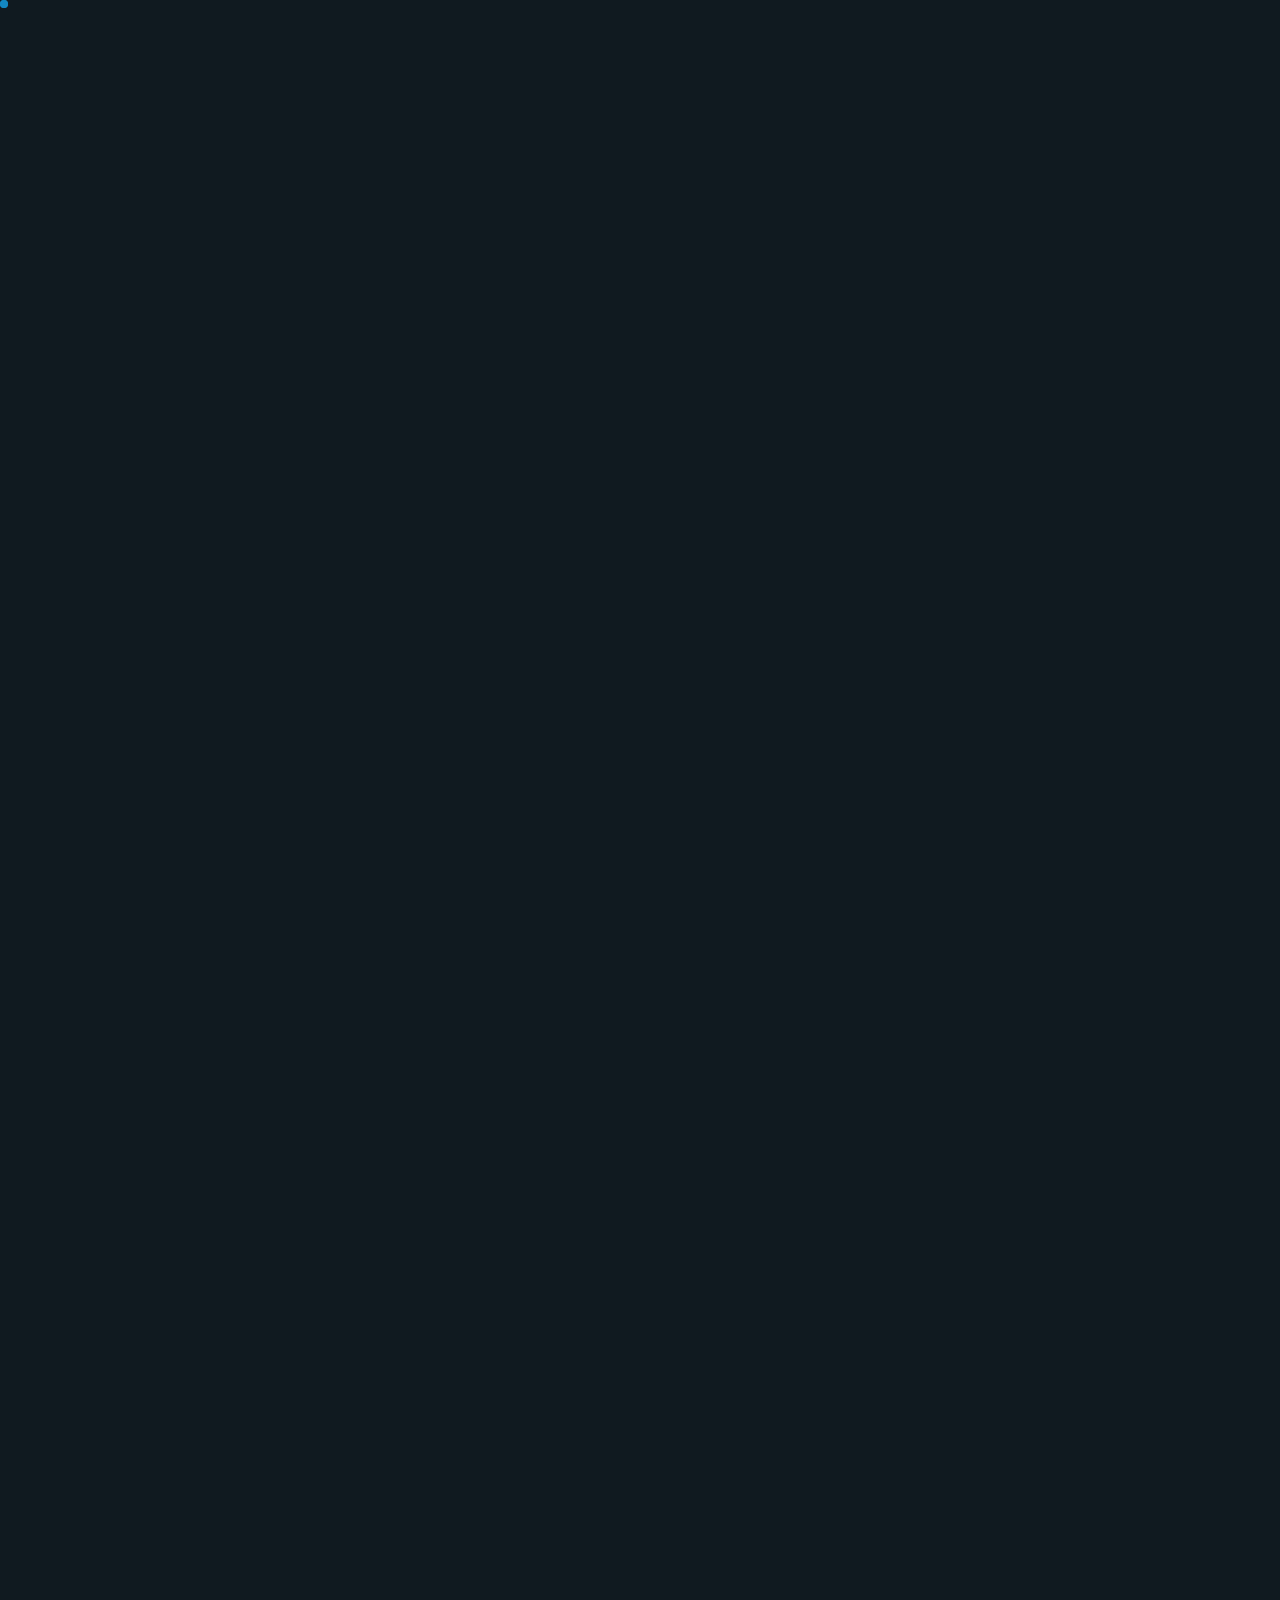
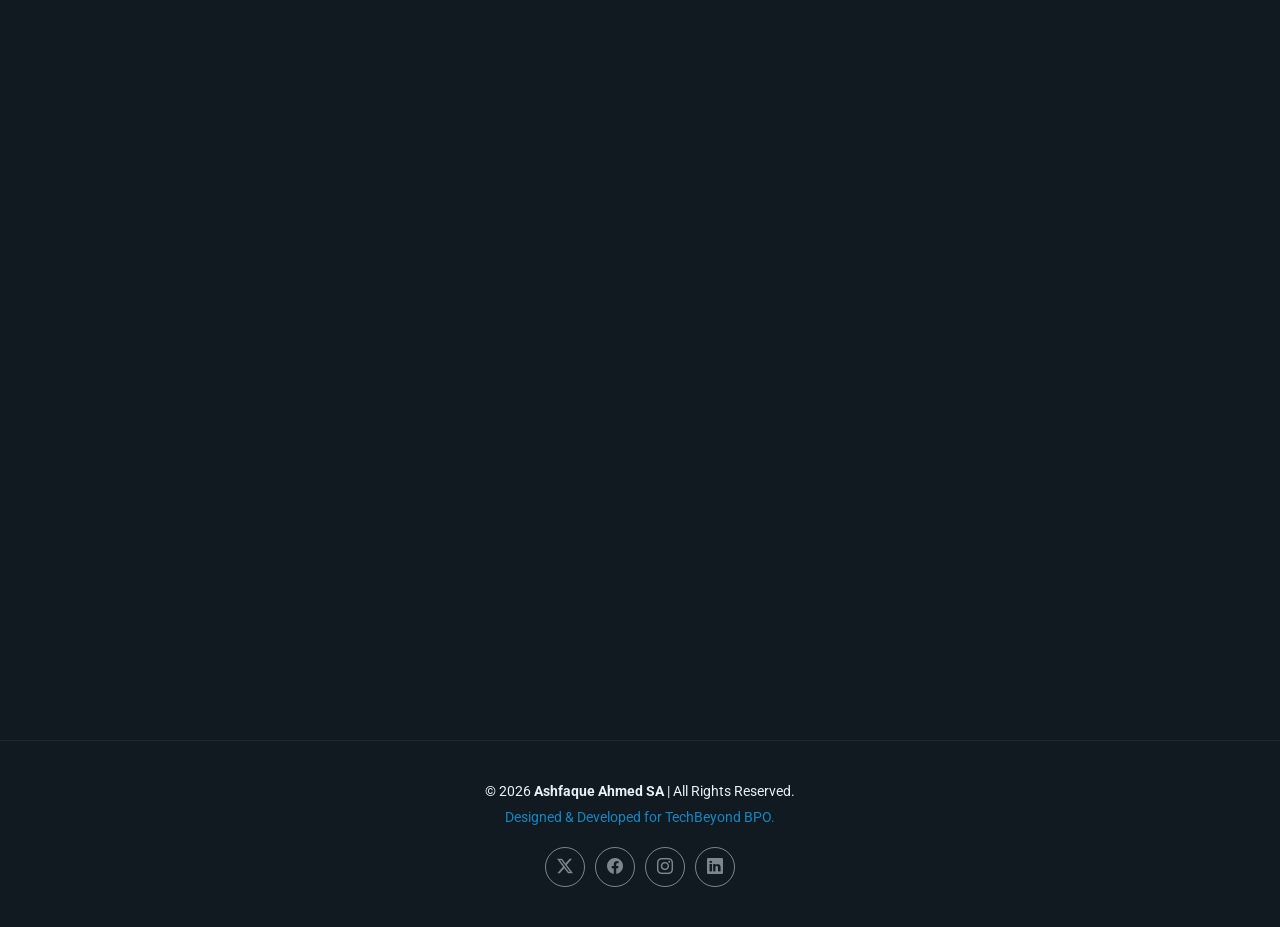
==== about.html @ d67b34b7 "first commit" ====
<!DOCTYPE html>
<html lang="en">

<head>
  <meta charset="utf-8">
  <meta content="width=device-width, initial-scale=1.0" name="viewport">
  <title>About - FolioOne Bootstrap Template</title>
  <meta name="description" content="">
  <meta name="keywords" content="">

  <!-- Favicons -->
  <link href="assets/img/favicon.png" rel="icon">
  <link href="assets/img/apple-touch-icon.png" rel="apple-touch-icon">

  <!-- Fonts -->
  <link href="https://fonts.googleapis.com" rel="preconnect">
  <link href="https://fonts.gstatic.com" rel="preconnect" crossorigin>
  <link href="https://fonts.googleapis.com/css2?family=Roboto:ital,wght@0,100;0,300;0,400;0,500;0,700;0,900;1,100;1,300;1,400;1,500;1,700;1,900&family=Poppins:ital,wght@0,100;0,200;0,300;0,400;0,500;0,600;0,700;0,800;0,900;1,100;1,200;1,300;1,400;1,500;1,600;1,700;1,800;1,900&family=Raleway:ital,wght@0,100;0,200;0,300;0,400;0,500;0,600;0,700;0,800;0,900;1,100;1,200;1,300;1,400;1,500;1,600;1,700;1,800;1,900&display=swap" rel="stylesheet">

  <!-- Vendor CSS Files -->
  <link href="assets/vendor/bootstrap/css/bootstrap.min.css" rel="stylesheet">
  <link href="assets/vendor/bootstrap-icons/bootstrap-icons.css" rel="stylesheet">
  <link href="assets/vendor/aos/aos.css" rel="stylesheet">
  <link href="assets/vendor/swiper/swiper-bundle.min.css" rel="stylesheet">
  <link href="assets/vendor/glightbox/css/glightbox.min.css" rel="stylesheet">

  <!-- Main CSS File -->
  <link href="assets/css/main.css" rel="stylesheet">

  <!-- =======================================================
  * Template Name: FolioOne
  * Template URL: https://bootstrapmade.com/folioone-bootstrap-portfolio-website-template/
  * Updated: Aug 23 2025 with Bootstrap v5.3.7
  * Author: BootstrapMade.com
  * License: https://bootstrapmade.com/license/
  ======================================================== -->
</head>

<body class="about-page">

  <header id="header" class="header d-flex align-items-center light-background sticky-top">
    <div class="container position-relative d-flex align-items-center justify-content-between">

      <!-- <a href="index.html" class="logo d-flex align-items-center me-auto me-xl-0">
      <img src="assets/img/logo.webp" alt="">
      <h1 class="sitename">FolioOne</h1> 
    </a> -->

      <nav id="navmenu" class="navmenu">
        <ul>
          <li><a href="index.html">Home</a></li>
          <li><a href="about.html" class="active">About</a></li>
          <li><a href="resume.html">Resume</a></li>
          <li><a href="services.html">Services</a></li>
          <li><a href="achievements.html">Achievements</a></li>
          <li><a href="contact.html">Contact</a></li>
        </ul>
        <i class="mobile-nav-toggle d-xl-none bi bi-list"></i>
      </nav>

      <div class="header-social-links">
        <a href="#" class="twitter"><i class="bi bi-twitter-x"></i></a>
        <a href="#" class="facebook"><i class="bi bi-facebook"></i></a>
        <a href="#" class="instagram"><i class="bi bi-instagram"></i></a>
        <a href="#" class="linkedin"><i class="bi bi-linkedin"></i></a>
      </div>

    </div>
  </header>

  <main class="main">

    <!-- About Section -->
    <section id="about" class="about section">

      <!-- Section Title -->
      <div class="container section-title" data-aos="fade-up">
        <h2>About TechBeyond BPO</h2>
        <p>Discover TechBeyond BPO — a people-focused business process outsourcing company committed to delivering reliable, efficient and customer-centric solutions.</p>
      </div><!-- End Section Title -->

      <div class="container" data-aos="fade-up" data-aos-delay="100">

        <!-- Intro + Photo -->
        <div class="row align-items-center justify-content-between gy-5 mb-5">
          <div class="col-lg-7" data-aos="fade-right" data-aos-delay="150">
            <div class="intro-content">
              <span class="eyebrow">Hello there MEET OUR FOUNDER</span>
              <h2 class="headline">Hi, I’m Ashfaque Ahmed SA — Founder & CEO of TechBeyond BPO</h2>
              <p class="lead">
                As the Founder & CEO of TechBeyond BPO, Ashfaque Ahmed SA is focused on building a trusted and customer-centric organization that delivers reliable, efficient, and scalable business process solutions. With a strong commitment to professionalism and service excellence, he leads the company with a clear vision for long-term growth.
              </p>
              <p>
                At TechBeyond BPO, his leadership is driven by a simple goal — to create meaningful value for clients through dedicated people, streamlined processes, and consistent service quality. He believes that strong client relationships, teamwork, and continuous improvement are the foundation of a successful BPO organization.
              </p>

              <div class="cta-group">
                <a href="#portfolio" class="btn-ghost">
                  Our Services <i class="bi bi-arrow-up-right"></i>
                </a>
                <a href="#" class="link-underline">
                  Contact US <i class="bi bi-download"></i>
                </a>
              </div>
            </div>
          </div>

          <div class="col-lg-5" data-aos="zoom-in" data-aos-delay="250">
            <figure class="profile-figure text-center text-lg-end">
              <img src="assets/img/profile/profile-square-11.webp" alt="Portrait of Alex" class="img-fluid profile-photo">
            </figure>
          </div>
        </div>
        <!-- End Intro + Photo -->

        <!-- Skills Grid -->
        <div class="mb-5">
          <div class="row g-4">
            <div class="col-6 col-md-4 col-lg-3" data-aos="fade-up" data-aos-delay="120">
              <div class="skill-item">
                <i class="bi bi-headset"></i>
                <h3>Customer Experience</h3>
                <p>Delivering professional and reliable customer support.</p>
              </div>
            </div>
            <div class="col-6 col-md-4 col-lg-3" data-aos="fade-up" data-aos-delay="180">
              <div class="skill-item">
                <i class="bi bi-gear"></i>
                <h3>Process Excellence</h3>
                <p>Focused on efficient and streamlined business processes.</p>
              </div>
            </div>
            <div class="col-6 col-md-4 col-lg-3" data-aos="fade-up" data-aos-delay="240">
              <div class="skill-item">
                <i class="bi bi-people"></i>
                <h3>Team Leadership</h3>
                <p>Building and leading a dedicated, performance-driven team..</p>
              </div>
            </div>
            <div class="col-6 col-md-4 col-lg-3" data-aos="fade-up" data-aos-delay="300">
              <div class="skill-item">
                <i class="bi bi-graph-up-arrow"></i>
                <h3>Business Growth</h3>
                <p>Creating scalable solutions that support long-term client growth.</p>
              </div>
            </div>
          </div>
        </div>
        <!-- End Skills Grid -->

        <!-- Journey Timeline -->
        <div class="mb-5">
          <div class="row g-4">
            <div class="col-md-6 col-lg-3" data-aos="fade-up" data-aos-delay="120">
              <article class="timeline-item">
                <h4>Professional Foundation</h4>
                <p>Started his professional journey, building a strong foundation in business, technology and customer-focused solutions.</p>
              </article>
            </div>
            <div class="col-md-6 col-lg-3" data-aos="fade-up" data-aos-delay="180">
              <article class="timeline-item">
                <h4>Industry Experience</h4>
                <p>Expanded his expertise through hands-on experience, developing strong skills in operations, strategy and client management.</p>
              </article>
            </div>
            <div class="col-md-6 col-lg-3" data-aos="fade-up" data-aos-delay="240">
              <article class="timeline-item">
                <h4> Leadership & Growth</h4>
                <p>Stepped into leadership, focusing on business development, team building and delivering meaningful customer experiences.</p>
              </article>
            </div>
            <div class="col-md-6 col-lg-3" data-aos="fade-up" data-aos-delay="300">
              <article class="timeline-item">
                <h4>Founder & CEO</h4>
                <p>Leading the company with a clear vision for innovation, sustainable growth and long-term customer success.</p>
              </article>
            </div>
          </div>
        </div>
        <!-- End Journey Timeline -->

        <!-- Quote -->
        <blockquote class="personal-quote text-center mb-5" data-aos="fade-down" data-aos-delay="200">
          <p>"Building businesses, empowering people, and creating meaningful experiences through vision, leadership, and innovation."</p>
        </blockquote>
        <!-- End Quote -->

        <!-- Fun Facts -->
        <div class="row g-3 justify-content-center">
          <div class="col-6 col-md-3 col-lg-2" data-aos="zoom-in" data-aos-delay="120">
            <div class="fact-pill">
              <i class="bi bi-person-badge"></i>
              <span>Leadership</span>
            </div>
          </div>
          <div class="col-6 col-md-3 col-lg-2" data-aos="zoom-in" data-aos-delay="160">
            <div class="fact-pill">
              <i class="bi bi-bar-chart-line"></i>
              <span>Business Strategy</span>
            </div>
          </div>
          <div class="col-6 col-md-3 col-lg-2" data-aos="zoom-in" data-aos-delay="200">
            <div class="fact-pill">
              <i class="bi bi-headset"></i>
              <span>Customer Experience</span>
            </div>
          </div>
          <div class="col-6 col-md-3 col-lg-2" data-aos="zoom-in" data-aos-delay="240">
            <div class="fact-pill">
              <i class="bi bi-lightbulb"></i>
              <span>Innovation</span>
            </div>
          </div>
        </div>
        <!-- End Fun Facts -->

      </div>

    </section><!-- /About Section -->

    <!-- Skills Section -->
    <section id="skills" class="skills section">

      <!-- Section Title -->
      <div class="container section-title" data-aos="fade-up">
        <h2>Core Expertise</h2>
        <p>Combining strategic vision, strong leadership, and customer-focused thinking to drive sustainable business growth.</p>
      </div><!-- End Section Title -->

      <div class="container" data-aos="fade-up" data-aos-delay="100">

        <div class="row g-4 skills-animation">

          <div class="col-md-6 col-lg-3" data-aos="fade-up" data-aos-delay="100">
            <div class="skill-box">
              <i class="bi bi-compass" style="font-size: 2rem; color: var(--accent-color); margin-bottom: 0.8rem; display: block;"></i>
              <h3>Business Strategy</h3>
              <p>Strategic planning and decision-making focused on sustainable growth and long-term business success.</p>
              <div class="progress">
                <div class="progress-bar" role="progressbar" aria-valuenow="100" aria-valuemin="0" aria-valuemax="100"></div>
              </div>
            </div>
          </div>

          <div class="col-md-6 col-lg-3" data-aos="fade-up" data-aos-delay="200">
            <div class="skill-box">
              <i class="bi bi-award" style="font-size: 2rem; color: var(--accent-color); margin-bottom: 0.8rem; display: block;"></i>
              <h3>Leadership</h3>
              <p>Building strong teams, leading with clarity, and turning vision into measurable results.</p>
              <div class="progress">
                <div class="progress-bar" role="progressbar" aria-valuenow="100" aria-valuemin="0" aria-valuemax="100"></div>
              </div>
            </div>
          </div>

          <div class="col-md-6 col-lg-3" data-aos="fade-up" data-aos-delay="300">
            <div class="skill-box">
              <i class="bi bi-chat-heart" style="font-size: 2rem; color: var(--accent-color); margin-bottom: 0.8rem; display: block;"></i>
              <h3>Customer Experience</h3>
              <p>Creating meaningful customer relationships through trust, quality, and consistent service.</p>
              <div class="progress">
                <div class="progress-bar" role="progressbar" aria-valuenow="100" aria-valuemin="0" aria-valuemax="100"></div>
              </div>
            </div>
          </div>

          <div class="col-md-6 col-lg-3" data-aos="fade-up" data-aos-delay="400">
            <div class="skill-box">
              <i class="bi bi-sliders" style="font-size: 2rem; color: var(--accent-color); margin-bottom: 0.8rem; display: block;"></i>
              <h3>Process Excellence</h3>
              <p>Improving operations and processes to increase efficiency, quality, and business performance.</p>
              <div class="progress">
                <div class="progress-bar" role="progressbar" aria-valuenow="100" aria-valuemin="0" aria-valuemax="100">
                </div>
              </div>
            </div>
          </div>

        </div>

      </div>

    </section><!-- /Skills Section -->

    <!-- Stats Section -->
    <!-- Stats Section (Hidden for now)
    <section id="stats" class="stats section dark-background">

      <div class="container" data-aos="fade-up" data-aos-delay="100">

        <div class="row align-items-center">
          <div class="col-lg-4" data-aos="fade-up" data-aos-delay="200">
            <div class="avatars d-flex align-items-center">
              <img src="assets/img/person/person-m-2.webp" alt="Avatar 1" class="rounded-circle" loading="lazy">
              <img src="assets/img/person/person-m-3.webp" alt="Avatar 2" class="rounded-circle" loading="lazy">
              <img src="assets/img/person/person-f-5.webp" alt="Avatar 3" class="rounded-circle" loading="lazy">
              <img src="assets/img/person/person-m-5.webp" alt="Avatar 4" class="rounded-circle" loading="lazy">
            </div>
          </div>

          <div class="col-lg-8">
            <div class="row counters">
              <div class="col-md-4" data-aos="fade-up" data-aos-delay="300">
                <h2><span data-purecounter-start="0" data-purecounter-end="15" data-purecounter-duration="1" class="purecounter"></span>+</h2>
                <p>Years of Experience</p>
              </div>

              <div class="col-md-4" data-aos="fade-up" data-aos-delay="400">
                <h2><span data-purecounter-start="0" data-purecounter-end="25" data-purecounter-duration="1" class="purecounter"></span>+</h2>
                <p>Projects Deliverd</p>
              </div>

              <div class="col-md-4" data-aos="fade-up" data-aos-delay="500">
                <h2><span data-purecounter-start="0" data-purecounter-end="10" data-purecounter-duration="1" class="purecounter"></span>+</h2>
                <p>Buisness Partnerships</p>
              </div>
            </div>
          </div>
        </div>
      </div>

    </section>
    -->

    <!-- Testimonials Section (Hidden for now)
    <section id="testimonials" class="testimonials section">

      <div class="container section-title" data-aos="fade-up">
        <h2>Client Testimonials</h2>
        <p>What clients and business partners say about working with us.</p>
      </div>

      <div class="container" data-aos="fade-up" data-aos-delay="100">

        <div class="swiper init-swiper">
          <script type="application/json" class="swiper-config">
            {
              "loop": true,
              "speed": 600,
              "autoplay": {
                "delay": 5000
              },
              "slidesPerView": "auto",
              "pagination": {
                "el": ".swiper-pagination",
                "type": "bullets",
                "clickable": true
              }
            }
          </script>
          <div class="swiper-wrapper">

            <div class="swiper-slide">
              <div class="testimonial-item">
                <div class="row gy-4 justify-content-center">
                  <div class="col-lg-6">
                    <div class="testimonial-content">
                      <p>
                        <i class="bi bi-quote quote-icon-left"></i>
                        <span>Proin iaculis purus consequat sem cure digni ssim donec porttitora entum suscipit rhoncus. Accusantium quam, ultricies eget id, aliquam eget nibh et. Maecen aliquam, risus at semper.</span>
                        <i class="bi bi-quote quote-icon-right"></i>
                      </p>
                      <h3>Saul Goodman</h3>
                      <h4>Ceo &amp; Founder</h4>
                      <div class="stars">
                        <i class="bi bi-star-fill"></i><i class="bi bi-star-fill"></i><i class="bi bi-star-fill"></i><i class="bi bi-star-fill"></i><i class="bi bi-star-fill"></i>
                      </div>
                    </div>
                  </div>
                  <div class="col-lg-2 text-center">
                    <img src="assets/img/person/person-m-9.webp" class="img-fluid testimonial-img" alt="">
                  </div>
                </div>
              </div>
            </div>

            <div class="swiper-slide">
              <div class="testimonial-item">
                <div class="row gy-4 justify-content-center">
                  <div class="col-lg-6">
                    <div class="testimonial-content">
                      <p>
                        <i class="bi bi-quote quote-icon-left"></i>
                        <span>Export tempor illum tamen malis malis eram quae irure esse labore quem cillum quid cillum eram malis quorum velit fore eram velit sunt aliqua noster fugiat irure amet legam anim culpa.</span>
                        <i class="bi bi-quote quote-icon-right"></i>
                      </p>
                      <h3>Sara Wilsson</h3>
                      <h4>Designer</h4>
                      <div class="stars">
                        <i class="bi bi-star-fill"></i><i class="bi bi-star-fill"></i><i class="bi bi-star-fill"></i><i class="bi bi-star-fill"></i><i class="bi bi-star-fill"></i>
                      </div>
                    </div>
                  </div>
                  <div class="col-lg-2 text-center">
                    <img src="assets/img/person/person-f-5.webp" class="img-fluid testimonial-img" alt="">
                  </div>
                </div>
              </div>
            </div>

            <div class="swiper-slide">
              <div class="testimonial-item">
                <div class="row gy-4 justify-content-center">
                  <div class="col-lg-6">
                    <div class="testimonial-content">
                      <p>
                        <i class="bi bi-quote quote-icon-left"></i>
                        <span>Enim nisi quem export duis labore cillum quae magna enim sint quorum nulla quem veniam duis minim tempor labore quem eram duis noster aute amet eram fore quis sint minim.</span>
                        <i class="bi bi-quote quote-icon-right"></i>
                      </p>
                      <h3>Jena Karlis</h3>
                      <h4>Store Owner</h4>
                      <div class="stars">
                        <i class="bi bi-star-fill"></i><i class="bi bi-star-fill"></i><i class="bi bi-star-fill"></i><i class="bi bi-star-fill"></i><i class="bi bi-star-fill"></i>
                      </div>
                    </div>
                  </div>
                  <div class="col-lg-2 text-center">
                    <img src="assets/img/person/person-f-12.webp" class="img-fluid testimonial-img" alt="">
                  </div>
                </div>
              </div>
            </div>

            <div class="swiper-slide">
              <div class="testimonial-item">
                <div class="row gy-4 justify-content-center">
                  <div class="col-lg-6">
                    <div class="testimonial-content">
                      <p>
                        <i class="bi bi-quote quote-icon-left"></i>
                        <span>Fugiat enim eram quae cillum dolore dolor amet nulla culpa multos export minim fugiat minim velit minim dolor enim duis veniam ipsum anim magna sunt elit fore quem dolore labore illum veniam.</span>
                        <i class="bi bi-quote quote-icon-right"></i>
                      </p>
                      <h3>John Larson</h3>
                      <h4>Entrepreneur</h4>
                      <div class="stars">
                        <i class="bi bi-star-fill"></i><i class="bi bi-star-fill"></i><i class="bi bi-star-fill"></i><i class="bi bi-star-fill"></i><i class="bi bi-star-fill"></i>
                      </div>
                    </div>
                  </div>
                  <div class="col-lg-2 text-center">
                    <img src="assets/img/person/person-m-12.webp" class="img-fluid testimonial-img" alt="">
                  </div>
                </div>
              </div>
            </div>

          </div>
          <div class="swiper-pagination"></div>
        </div>

      </div>

    </section>
    -->

  </main>

  <footer id="footer" class="footer">
    <div class="container">
      <div class="copyright text-center">
        <p>© 2026 <strong>Ashfaque Ahmed SA</strong> | All Rights Reserved.</p>
        <p class="credits" style="margin-top: 5px; font-size: 0.85rem; color: var(--nav-hover-color, #a2a2a2);">Designed & Developed for TechBeyond BPO.</p>
      </div>
      <div class="social-links d-flex justify-content-center">
        <a href=""><i class="bi bi-twitter-x"></i></a>
        <a href=""><i class="bi bi-facebook"></i></a>
        <a href=""><i class="bi bi-instagram"></i></a>
        <a href=""><i class="bi bi-linkedin"></i></a>
      </div>
    </div>
  </footer>

  <!-- Scroll Top -->
  <a href="#" id="scroll-top" class="scroll-top d-flex align-items-center justify-content-center"><i class="bi bi-arrow-up-short"></i></a>

  <!-- Preloader -->
  <div id="preloader"></div>

  <!-- Vendor JS Files -->
  <script src="assets/vendor/bootstrap/js/bootstrap.bundle.min.js"></script>
  <script src="assets/vendor/php-email-form/validate.js"></script>
  <script src="assets/vendor/aos/aos.js"></script>
  <script src="assets/vendor/typed.js/typed.umd.js"></script>
  <script src="assets/vendor/waypoints/noframework.waypoints.js"></script>
  <script src="assets/vendor/purecounter/purecounter_vanilla.js"></script>
  <script src="assets/vendor/swiper/swiper-bundle.min.js"></script>
  <script src="assets/vendor/imagesloaded/imagesloaded.pkgd.min.js"></script>
  <script src="assets/vendor/isotope-layout/isotope.pkgd.min.js"></script>
  <script src="assets/vendor/glightbox/js/glightbox.min.js"></script>

  <!-- Main JS File -->
  <script src="assets/js/main.js"></script>

</body>

</html>
---- assets/css/main.css ----
/**
* Template Name: FolioOne
* Template URL: https://bootstrapmade.com/folioone-bootstrap-portfolio-website-template/
* Updated: Aug 23 2025 with Bootstrap v5.3.7
* Author: BootstrapMade.com
* License: https://bootstrapmade.com/license/
*/

/*--------------------------------------------------------------
# Font & Color Variables
# Help: https://bootstrapmade.com/color-system/
--------------------------------------------------------------*/
/* Fonts */
:root {
  --default-font: "Roboto",  system-ui, -apple-system, "Segoe UI", Roboto, "Helvetica Neue", Arial, "Noto Sans", "Liberation Sans", sans-serif, "Apple Color Emoji", "Segoe UI Emoji", "Segoe UI Symbol", "Noto Color Emoji";
  --heading-font: "Raleway",  sans-serif;
  --nav-font: "Poppins",  sans-serif;
}

/* Global Colors - The following color variables are used throughout the website. Updating them here will change the color scheme of the entire website */
:root { 
  --background-color: #101a20; /* Background color for the entire website, including individual sections */
  --default-color: #e7f2f7; /* Default color used for the majority of the text content across the entire website */
  --heading-color: #ffffff; /* Color for headings, subheadings and title throughout the website */
  --accent-color: #1387c1; /* Accent color that represents your brand on the website. It's used for buttons, links, and other elements that need to stand out */
  --surface-color: #141f26; /* The surface color is used as a background of boxed elements within sections, such as cards, icon boxes, or other elements that require a visual separation from the global background. */
  --contrast-color: #ffffff; /* Contrast color for text, ensuring readability against backgrounds of accent, heading, or default colors. */
}

/* Nav Menu Colors - The following color variables are used specifically for the navigation menu. They are separate from the global colors to allow for more customization options */
:root {
  --nav-color: #ffffff;  /* The default color of the main navmenu links */
  --nav-hover-color: #1387c1; /* Applied to main navmenu links when they are hovered over or active */
  --nav-mobile-background-color: #213642; /* Used as the background color for mobile navigation menu */
  --nav-dropdown-background-color: #051117; /* Used as the background color for dropdown items that appear when hovering over primary navigation items */
  --nav-dropdown-color: #e7f2f7; /* Used for navigation links of the dropdown items in the navigation menu. */
  --nav-dropdown-hover-color: #1387c1; /* Similar to --nav-hover-color, this color is applied to dropdown navigation links when they are hovered over. */
}

/* Color Presets - These classes override global colors when applied to any section or element, providing reuse of the sam color scheme. */

.light-background {
  --background-color: #142027;
  --surface-color: #325264;
}

.dark-background {
  --background-color: #0b1419;
  --default-color: #ffffff;
  --heading-color: #ffffff;
  --surface-color: #252525;
  --contrast-color: #ffffff;
}

/* Smooth scroll */
:root {
  scroll-behavior: smooth;
}

/*--------------------------------------------------------------
# General Styling & Shared Classes
--------------------------------------------------------------*/
body {
  color: var(--default-color);
  background-color: var(--background-color);
  font-family: var(--default-font);
}

a {
  color: var(--accent-color);
  text-decoration: none;
  transition: 0.3s;
}

a:hover {
  color: color-mix(in srgb, var(--accent-color), transparent 25%);
  text-decoration: none;
}

h1,
h2,
h3,
h4,
h5,
h6 {
  color: var(--heading-color);
  font-family: var(--heading-font);
}

/* PHP Email Form Messages
------------------------------*/
.php-email-form .error-message {
  display: none;
  background: #df1529;
  color: #ffffff;
  text-align: left;
  padding: 15px;
  margin-bottom: 24px;
  font-weight: 600;
}

.php-email-form .sent-message {
  display: none;
  color: #ffffff;
  background: #059652;
  text-align: center;
  padding: 15px;
  margin-bottom: 24px;
  font-weight: 600;
}

.php-email-form .loading {
  display: none;
  background: var(--surface-color);
  text-align: center;
  padding: 15px;
  margin-bottom: 24px;
}

.php-email-form .loading:before {
  content: "";
  display: inline-block;
  border-radius: 50%;
  width: 24px;
  height: 24px;
  margin: 0 10px -6px 0;
  border: 3px solid var(--accent-color);
  border-top-color: var(--surface-color);
  animation: php-email-form-loading 1s linear infinite;
}

@keyframes php-email-form-loading {
  0% {
    transform: rotate(0deg);
  }

  100% {
    transform: rotate(360deg);
  }
}

/*--------------------------------------------------------------
# Global Header
--------------------------------------------------------------*/
.header {
  --background-color: rgba(255, 255, 255, 0);
  color: var(--default-color);
  background-color: var(--background-color);
  padding: 15px 0;
  transition: all 0.5s;
  z-index: 997;
  border-bottom: 1px solid color-mix(in srgb, var(--default-color), transparent 92%);
}

.header .logo {
  line-height: 1;
}

.header .logo img {
  max-height: 36px;
  margin-right: 8px;
}

.header .logo h1 {
  font-size: 32px;
  margin: 0;
  font-weight: 400;
  color: var(--heading-color);
}

.header .header-social-links {
  padding-right: 15px;
}

.header .header-social-links a {
  color: color-mix(in srgb, var(--default-color), transparent 40%);
  padding-left: 6px;
  display: inline-block;
  transition: 0.3s;
  font-size: 16px;
}

.header .header-social-links a:hover {
  color: var(--default-color);
}

.header .header-social-links a i {
  line-height: 0px;
}

@media (max-width: 1200px) {
  .header .logo {
    order: 1;
  }

  .header .header-social-links {
    order: 2;
  }

  .header .navmenu {
    order: 3;
  }
}

/* Global Header on Scroll
------------------------------*/
.scrolled .header {
  --background-color: rgba(16, 26, 32, 0.9);
}

/*--------------------------------------------------------------
# Navigation Menu
--------------------------------------------------------------*/
/* Desktop Navigation */
@media (min-width: 1200px) {
  .navmenu {
    padding: 0;
  }

  .navmenu ul {
    margin: 0;
    padding: 0;
    display: flex;
    list-style: none;
    align-items: center;
  }

  .navmenu li {
    position: relative;
  }

  .navmenu>ul>li {
    white-space: nowrap;
    padding: 15px 28px 15px 0;
  }

  .navmenu>ul>li:last-child {
    padding-right: 0;
  }

  .navmenu a,
  .navmenu a:focus {
    color: var(--nav-color);
    font-size: 15px;
    padding: 0 2px;
    font-family: var(--nav-font);
    font-weight: 400;
    display: flex;
    align-items: center;
    justify-content: space-between;
    white-space: nowrap;
    transition: 0.3s;
    position: relative;
  }

  .navmenu a i,
  .navmenu a:focus i {
    font-size: 12px;
    line-height: 0;
    margin-left: 5px;
    transition: 0.3s;
  }

  .navmenu>ul>li>a:before {
    content: "";
    position: absolute;
    height: 2px;
    bottom: -6px;
    left: 0;
    background-color: var(--nav-hover-color);
    visibility: hidden;
    width: 0px;
    transition: all 0.3s ease-in-out 0s;
  }

  .navmenu a:hover:before,
  .navmenu li:hover>a:before,
  .navmenu .active:before {
    visibility: visible;
    width: 25px;
  }

  .navmenu li:hover>a,
  .navmenu .active,
  .navmenu .active:focus {
    color: var(--nav-hover-color);
  }

  .navmenu .dropdown ul {
    margin: 0;
    padding: 10px 0;
    background: var(--nav-dropdown-background-color);
    display: block;
    position: absolute;
    visibility: hidden;
    left: -5px;
    top: 130%;
    opacity: 0;
    transition: 0.3s;
    border-radius: 4px;
    z-index: 99;
    box-shadow: 0px 0px 30px rgba(0, 0, 0, 0.1);
  }

  .navmenu .dropdown ul li {
    min-width: 200px;
  }

  .navmenu .dropdown ul a {
    padding: 10px 20px;
    font-size: 15px;
    text-transform: none;
    color: var(--nav-dropdown-color);
  }

  .navmenu .dropdown ul a i {
    font-size: 12px;
  }

  .navmenu .dropdown ul a:hover,
  .navmenu .dropdown ul .active:hover,
  .navmenu .dropdown ul li:hover>a {
    color: var(--nav-dropdown-hover-color);
  }

  .navmenu .dropdown:hover>ul {
    opacity: 1;
    top: 100%;
    visibility: visible;
  }

  .navmenu .dropdown .dropdown ul {
    top: 0;
    left: -90%;
    visibility: hidden;
  }

  .navmenu .dropdown .dropdown:hover>ul {
    opacity: 1;
    top: 0;
    left: -100%;
    visibility: visible;
  }
}

/* Mobile Navigation */
@media (max-width: 1199px) {
  .mobile-nav-toggle {
    color: var(--nav-color);
    font-size: 28px;
    line-height: 0;
    margin-right: 10px;
    cursor: pointer;
    transition: color 0.3s;
  }

  .navmenu {
    padding: 0;
    z-index: 9997;
  }

  .navmenu ul {
    display: none;
    list-style: none;
    position: absolute;
    inset: 60px 20px 20px 20px;
    padding: 10px 0;
    margin: 0;
    border-radius: 6px;
    background-color: var(--nav-mobile-background-color);
    border: 1px solid color-mix(in srgb, var(--default-color), transparent 90%);
    box-shadow: none;
    overflow-y: auto;
    transition: 0.3s;
    z-index: 9998;
  }

  .navmenu a,
  .navmenu a:focus {
    color: var(--nav-dropdown-color);
    padding: 10px 20px;
    font-family: var(--nav-font);
    font-size: 17px;
    font-weight: 500;
    display: flex;
    align-items: center;
    justify-content: space-between;
    white-space: nowrap;
    transition: 0.3s;
  }

  .navmenu a i,
  .navmenu a:focus i {
    font-size: 12px;
    line-height: 0;
    margin-left: 5px;
    width: 30px;
    height: 30px;
    display: flex;
    align-items: center;
    justify-content: center;
    border-radius: 50%;
    transition: 0.3s;
    background-color: color-mix(in srgb, var(--accent-color), transparent 90%);
  }

  .navmenu a i:hover,
  .navmenu a:focus i:hover {
    background-color: var(--accent-color);
    color: var(--contrast-color);
  }

  .navmenu a:hover,
  .navmenu .active,
  .navmenu .active:focus {
    color: var(--nav-dropdown-hover-color);
  }

  .navmenu .active i,
  .navmenu .active:focus i {
    background-color: var(--accent-color);
    color: var(--contrast-color);
    transform: rotate(180deg);
  }

  .navmenu .dropdown ul {
    position: static;
    display: none;
    z-index: 99;
    padding: 10px 0;
    margin: 10px 20px;
    background-color: var(--nav-dropdown-background-color);
    transition: all 0.5s ease-in-out;
  }

  .navmenu .dropdown ul ul {
    background-color: rgba(33, 37, 41, 0.1);
  }

  .navmenu .dropdown>.dropdown-active {
    display: block;
    background-color: rgba(33, 37, 41, 0.03);
  }

  .mobile-nav-active {
    overflow: hidden;
  }

  .mobile-nav-active .mobile-nav-toggle {
    color: #fff;
    position: absolute;
    font-size: 32px;
    top: 15px;
    right: 15px;
    margin-right: 0;
    z-index: 9999;
  }

  .mobile-nav-active .navmenu {
    position: fixed;
    overflow: hidden;
    inset: 0;
    background: rgba(33, 37, 41, 0.8);
    transition: 0.3s;
  }

  .mobile-nav-active .navmenu>ul {
    display: block;
  }
}

/*--------------------------------------------------------------
# Global Footer
--------------------------------------------------------------*/
.footer {
  color: var(--default-color);
  background-color: var(--background-color);
  font-size: 14px;
  padding: 40px 0;
  position: relative;
  border-top: 1px solid color-mix(in srgb, var(--default-color), transparent 92%);
}

.footer .copyright p {
  margin-bottom: 0;
}

.footer .social-links {
  margin-top: 20px;
}

.footer .social-links a {
  display: flex;
  align-items: center;
  justify-content: center;
  width: 40px;
  height: 40px;
  border-radius: 50%;
  border: 1px solid color-mix(in srgb, var(--default-color), transparent 50%);
  font-size: 16px;
  color: color-mix(in srgb, var(--default-color), transparent 50%);
  margin: 0 5px;
  transition: 0.3s;
}

.footer .social-links a:hover {
  color: var(--accent-color);
  border-color: var(--accent-color);
}

.footer .credits {
  margin-top: 10px;
  font-size: 13px;
  text-align: center;
}

/*--------------------------------------------------------------
# Preloader
--------------------------------------------------------------*/
#preloader {
  position: fixed;
  inset: 0;
  z-index: 9999;
  overflow: hidden;
  background-color: var(--background-color);
  transition: all 0.6s ease-out;
  width: 100%;
  height: 100vh;
}

#preloader:before,
#preloader:after {
  content: "";
  position: absolute;
  border: 4px solid var(--accent-color);
  border-radius: 50%;
  animation: animate-preloader 2s cubic-bezier(0, 0.2, 0.8, 1) infinite;
}

#preloader:after {
  animation-delay: -0.5s;
}

@keyframes animate-preloader {
  0% {
    width: 10px;
    height: 10px;
    top: calc(50% - 5px);
    left: calc(50% - 5px);
    opacity: 1;
  }

  100% {
    width: 72px;
    height: 72px;
    top: calc(50% - 36px);
    left: calc(50% - 36px);
    opacity: 0;
  }
}

/*--------------------------------------------------------------
# Scroll Top Button
--------------------------------------------------------------*/
.scroll-top {
  position: fixed;
  visibility: hidden;
  opacity: 0;
  right: 15px;
  bottom: -15px;
  z-index: 99999;
  background-color: var(--accent-color);
  width: 44px;
  height: 44px;
  border-radius: 50px;
  transition: all 0.4s;
}

.scroll-top i {
  font-size: 24px;
  color: var(--contrast-color);
  line-height: 0;
}

.scroll-top:hover {
  background-color: color-mix(in srgb, var(--accent-color), transparent 20%);
  color: var(--contrast-color);
}

.scroll-top.active {
  visibility: visible;
  opacity: 1;
  bottom: 15px;
}

/*--------------------------------------------------------------
# Disable aos animation delay on mobile devices
--------------------------------------------------------------*/
@media screen and (max-width: 768px) {
  [data-aos-delay] {
    transition-delay: 0 !important;
  }
}

/*--------------------------------------------------------------
# Global Page Titles & Breadcrumbs
--------------------------------------------------------------*/
.page-title {
  color: var(--default-color);
  background-color: var(--background-color);
  position: relative;
}

.page-title .heading {
  padding: 80px 0;
  border-top: 1px solid color-mix(in srgb, var(--default-color), transparent 90%);
}

.page-title .heading h1 {
  font-size: 38px;
  font-weight: 700;
}

.page-title nav {
  background-color: color-mix(in srgb, var(--default-color), transparent 96%);
  padding: 20px 0;
}

.page-title nav ol {
  display: flex;
  flex-wrap: wrap;
  list-style: none;
  padding: 0;
  margin: 0;
  font-size: 16px;
  font-weight: 400;
}

.page-title nav ol li+li {
  padding-left: 10px;
}

.page-title nav ol li+li::before {
  content: "/";
  display: inline-block;
  padding-right: 10px;
  color: color-mix(in srgb, var(--default-color), transparent 70%);
}

/*--------------------------------------------------------------
# Global Sections
--------------------------------------------------------------*/
section,
.section {
  color: var(--default-color);
  background-color: var(--background-color);
  padding: 60px 0;
  scroll-margin-top: 100px;
  overflow: clip;
}

@media (max-width: 1199px) {

  section,
  .section {
    scroll-margin-top: 66px;
  }
}

/*--------------------------------------------------------------
# Global Section Titles
--------------------------------------------------------------*/
.section-title {
  text-align: center;
  padding-bottom: 60px;
  position: relative;
}

.section-title h2 {
  font-size: 3.5rem;
  font-weight: 400;
  line-height: 1.2;
  color: var(--heading-color);
  margin-bottom: 1.5rem;
  letter-spacing: -1px;
}

@media (max-width: 768px) {
  .section-title h2 {
    font-size: 2.5rem;
  }
}

.section-title p {
  font-size: 1.125rem;
  line-height: 1.8;
  color: color-mix(in srgb, var(--default-color), transparent 25%);
  max-width: 900px;
  margin: 0 auto;
  text-wrap: balance;
}

/*--------------------------------------------------------------
# Hero Section
--------------------------------------------------------------*/
.hero {
  padding: 80px 0;
  min-height: 100vh;
  display: flex;
  align-items: center;
}

.hero .hero-content h1 {
  font-size: 3.5rem;
  font-weight: 700;
  margin-bottom: 1rem;
  line-height: 1.2;
}

.hero .hero-content h1 .highlight {
  color: var(--accent-color);
  position: relative;
}

.hero .hero-content h1 .highlight::after {
  content: "";
  position: absolute;
  bottom: 0;
  left: 0;
  width: 100%;
  height: 3px;
  background: linear-gradient(90deg, var(--accent-color), color-mix(in srgb, var(--accent-color), transparent 50%));
  border-radius: 2px;
}

@media (max-width: 768px) {
  .hero .hero-content h1 {
    font-size: 2.5rem;
  }
}

.hero .hero-content h2 {
  font-size: 1.5rem;
  font-weight: 400;
  margin-bottom: 2rem;
  color: color-mix(in srgb, var(--default-color), transparent 20%);
}

.hero .hero-content h2 .typed {
  color: var(--accent-color);
  font-weight: 600;
}

@media (max-width: 768px) {
  .hero .hero-content h2 {
    font-size: 1.25rem;
  }
}

.hero .hero-content p {
  font-size: 1.1rem;
  line-height: 1.6;
  margin-bottom: 2.5rem;
  color: color-mix(in srgb, var(--default-color), transparent 30%);
}

.hero .hero-actions {
  display: flex;
  gap: 1rem;
  margin-bottom: 3rem;
}

.hero .hero-actions .btn {
  padding: 12px 30px;
  border-radius: 50px;
  font-weight: 600;
  text-decoration: none;
  transition: all 0.3s ease;
  border: 2px solid;
}

.hero .hero-actions .btn.btn-primary {
  background: var(--accent-color);
  color: var(--contrast-color);
  border-color: var(--accent-color);
}

.hero .hero-actions .btn.btn-primary:hover {
  background: color-mix(in srgb, var(--accent-color), black 15%);
  border-color: color-mix(in srgb, var(--accent-color), black 15%);
  transform: translateY(-2px);
}

.hero .hero-actions .btn.btn-outline {
  background: transparent;
  color: var(--accent-color);
  border-color: var(--accent-color);
}

.hero .hero-actions .btn.btn-outline:hover {
  transform: translateY(-2px);
}

@media (max-width: 576px) {
  .hero .hero-actions {
    flex-direction: column;
  }

  .hero .hero-actions .btn {
    text-align: center;
  }
}

.hero .social-links {
  display: flex;
  gap: 1rem;
}

.hero .social-links a {
  width: 45px;
  height: 45px;
  background: var(--surface-color);
  border-radius: 50%;
  display: flex;
  align-items: center;
  justify-content: center;
  color: var(--default-color);
  font-size: 1.2rem;
  transition: all 0.3s ease;
}

.hero .social-links a:hover {
  background: var(--accent-color);
  color: var(--contrast-color);
  transform: translateY(-3px);
  box-shadow: 0 8px 25px color-mix(in srgb, var(--accent-color), transparent 70%);
}

.hero .hero-image {
  position: relative;
}

.hero .hero-image .image-wrapper {
  position: relative;
  max-width: 450px;
  margin: 0 auto;
}

.hero .hero-image .image-wrapper img {
  border-radius: 20px;
  box-shadow: 0 5px 15px color-mix(in srgb, var(--default-color), transparent 95%);
  transition: transform 0.3s ease;
}

.hero .hero-image .image-wrapper img:hover {
  transform: scale(1.02);
}

.hero .hero-image .floating-elements {
  position: absolute;
  top: 0;
  left: 0;
  right: 0;
  bottom: 0;
  pointer-events: none;
}

.hero .hero-image .floating-elements .floating-card {
  position: absolute;
  background: var(--surface-color);
  padding: 15px 20px;
  border-radius: 15px;
  box-shadow: 0 10px 30px color-mix(in srgb, var(--default-color), transparent 90%);
  display: flex;
  align-items: center;
  gap: 10px;
  font-weight: 600;
  animation: float 3s ease-in-out infinite;
}

.hero .hero-image .floating-elements .floating-card i {
  font-size: 1.5rem;
  color: var(--accent-color);
}

.hero .hero-image .floating-elements .floating-card.design {
  top: 10%;
  right: -10%;
  animation-delay: 0s;
}

.hero .hero-image .floating-elements .floating-card.code {
  bottom: 30%;
  left: -15%;
  animation-delay: 1s;
}

.hero .hero-image .floating-elements .floating-card.creativity {
  top: 60%;
  right: -5%;
  animation-delay: 2s;
}

@media (max-width: 992px) {
  .hero .hero-image .floating-elements .floating-card {
    display: none;
  }
}

@keyframes float {

  0%,
  100% {
    transform: translateY(0px);
  }

  50% {
    transform: translateY(-10px);
  }
}

@media (max-width: 992px) {
  .hero .hero-content {
    text-align: center;
    margin-bottom: 3rem;
  }
}

/*--------------------------------------------------------------
# About Section
--------------------------------------------------------------*/
.about .intro-content .eyebrow {
  display: inline-block;
  letter-spacing: 0.12em;
  text-transform: uppercase;
  font-size: 12px;
  color: color-mix(in srgb, var(--default-color), transparent 40%);
  margin-bottom: 16px;
}

.about .intro-content .headline {
  font-family: var(--heading-font);
  font-weight: 300;
  line-height: 1.2;
  font-size: clamp(28px, 4vw, 44px);
  margin: 0 0 24px 0;
}

.about .intro-content .lead {
  font-size: 18px;
  line-height: 1.8;
  color: color-mix(in srgb, var(--default-color), transparent 10%);
  margin-bottom: 24px;
}

.about .intro-content p {
  line-height: 1.8;
  margin-bottom: 24px;
  color: color-mix(in srgb, var(--default-color), transparent 5%);
}

.about .intro-content .cta-group {
  display: flex;
  gap: 24px;
  align-items: center;
  margin-top: 24px;
}

.about .intro-content .cta-group .btn-ghost {
  display: inline-flex;
  align-items: center;
  gap: 8px;
  padding: 12px 18px;
  border-radius: 6px;
  color: var(--accent-color);
  background: color-mix(in srgb, var(--accent-color), transparent 92%);
  border: 1px solid color-mix(in srgb, var(--accent-color), transparent 70%);
  transition: 0.3s ease-in-out;
}

.about .intro-content .cta-group .btn-ghost:hover,
.about .intro-content .cta-group .btn-ghost:focus {
  color: var(--contrast-color);
  background: var(--accent-color);
  border-color: var(--accent-color);
  outline: none;
  box-shadow: 0 0 0 3px color-mix(in srgb, var(--accent-color), transparent 70%);
}

.about .intro-content .cta-group .link-underline {
  display: inline-flex;
  align-items: center;
  gap: 8px;
  position: relative;
  color: var(--accent-color);
  padding-bottom: 4px;
  transition: 0.3s ease-in-out;
}

.about .intro-content .cta-group .link-underline::after {
  content: "";
  position: absolute;
  left: 0;
  right: 0;
  bottom: 0;
  height: 1px;
  background: color-mix(in srgb, var(--accent-color), transparent 40%);
  transform: scaleX(0.4);
  transform-origin: left;
  transition: 0.3s ease-in-out;
}

.about .intro-content .cta-group .link-underline:hover,
.about .intro-content .cta-group .link-underline:focus {
  color: color-mix(in srgb, var(--accent-color), transparent 10%);
  outline: none;
}

.about .intro-content .cta-group .link-underline:hover::after,
.about .intro-content .cta-group .link-underline:focus::after {
  transform: scaleX(1);
}

.about .profile-figure {
  margin: 0;
}

.about .profile-figure .profile-photo {
  width: 88%;
  max-width: 440px;
  border-radius: 18px;
  box-shadow: 0 10px 30px color-mix(in srgb, var(--default-color), transparent 92%);
  transform: translateY(0);
  transition: transform 0.3s ease-in-out;
}

.about .profile-figure .profile-caption {
  margin-top: 24px;
  display: flex;
  align-items: center;
  justify-content: center;
}

.about .profile-figure .profile-caption .meta {
  font-size: 14px;
  color: color-mix(in srgb, var(--default-color), transparent 20%);
}

.about .profile-figure .profile-caption .meta .funfact {
  font-size: 13px;
  margin-top: 4px;
  color: color-mix(in srgb, var(--default-color), transparent 35%);
}

.about .profile-figure:hover .profile-photo {
  transform: translateY(-4px);
}

.about .skill-item {
  padding: 24px;
  border-radius: 6px;
  transition: 0.3s ease-in-out;
  background: color-mix(in srgb, var(--surface-color), var(--accent-color) 2%);
  border: 1px solid color-mix(in srgb, var(--default-color), transparent 88%);
  height: 100%;
}

.about .skill-item i {
  font-size: 24px;
  color: var(--accent-color);
  margin-bottom: 16px;
  display: inline-block;
}

.about .skill-item h3 {
  font-size: 16px;
  margin-bottom: 6px;
  font-weight: 500;
}

.about .skill-item p {
  margin: 0;
  font-size: 14px;
  color: color-mix(in srgb, var(--default-color), transparent 25%);
}

.about .skill-item:hover {
  transform: translateY(-3px);
  border-color: color-mix(in srgb, var(--accent-color), transparent 60%);
  box-shadow: 0 10px 30px color-mix(in srgb, var(--default-color), transparent 92%);
}

.about .timeline-item {
  position: relative;
  padding-left: 26px;
}

.about .timeline-item time {
  display: inline-block;
  font-size: 12px;
  letter-spacing: 0.08em;
  text-transform: uppercase;
  color: color-mix(in srgb, var(--default-color), transparent 45%);
  margin-bottom: 6px;
}

.about .timeline-item h4 {
  font-size: 18px;
  font-weight: 400;
  margin: 0 0 6px;
}

.about .timeline-item p {
  font-size: 14px;
  color: color-mix(in srgb, var(--default-color), transparent 25%);
  margin: 0;
}

.about .timeline-item .dot {
  position: absolute;
  left: 0;
  top: 4px;
  width: 10px;
  height: 10px;
  border-radius: 50%;
  background: var(--accent-color);
  box-shadow: 0 0 0 6px color-mix(in srgb, var(--accent-color), transparent 80%);
}

.about .personal-quote {
  padding: 24px 0;
}

.about .personal-quote p {
  font-family: var(--heading-font);
  font-weight: 300;
  font-size: clamp(20px, 3vw, 28px);
  line-height: 1.5;
  color: color-mix(in srgb, var(--default-color), transparent 5%);
  margin: 0 auto;
  max-width: 800px;
}

.about .fact-pill {
  display: flex;
  align-items: center;
  justify-content: center;
  gap: 10px;
  padding: 10px 14px;
  border-radius: 999px;
  border: 1px solid color-mix(in srgb, var(--default-color), transparent 85%);
  background: var(--surface-color);
  color: color-mix(in srgb, var(--default-color), transparent 10%);
  transition: 0.3s ease-in-out;
}

.about .fact-pill i {
  color: var(--accent-color);
}

.about .fact-pill span {
  font-size: 14px;
}

.about .fact-pill:hover {
  transform: translateY(-2px);
  border-color: color-mix(in srgb, var(--accent-color), transparent 60%);
  box-shadow: 0 10px 30px color-mix(in srgb, var(--default-color), transparent 92%);
}

.about .fact-pill:focus-within {
  box-shadow: 0 0 0 3px color-mix(in srgb, var(--accent-color), transparent 70%);
}

@media (max-width: 992px) {
  .about .profile-figure {
    text-align: center !important;
  }

  .about .profile-figure .profile-photo {
    width: 72%;
  }

  .about .intro-content .cta-group {
    flex-wrap: wrap;
  }
}

@media (max-width: 576px) {
  .about .profile-figure .profile-photo {
    width: 100%;
  }
}

/*--------------------------------------------------------------
# Skills Section
--------------------------------------------------------------*/
.skills .skill-box {
  background-color: var(--surface-color);
  padding: 2rem;
  border-radius: 8px;
  box-shadow: 0 0 20px rgba(0, 0, 0, 0.05);
  height: 100%;
  display: flex;
  flex-direction: column;
  transition: transform 0.3s ease, box-shadow 0.3s ease, border-color 0.3s ease;
  border: 1px solid transparent;
}

.skills .skill-box:hover {
  transform: translateY(-5px);
  box-shadow: 0 10px 30px rgba(19, 135, 193, 0.15);
  border-color: color-mix(in srgb, var(--accent-color), transparent 70%);
}

.skills .skill-box h3 {
  font-size: 1.2rem;
  margin-bottom: 1rem;
  font-weight: 600;
}

.skills .skill-box p {
  font-size: 0.9rem;
  margin-bottom: 0.8rem;
  opacity: 0.6;
  flex-grow: 1;
}

.skills .skill-box .progress {
  background-color: color-mix(in srgb, var(--accent-color), transparent 85%);
  border-radius: 50px;
  height: 8px;
  margin-top: 5px;
  overflow: hidden;
}

.skills .skill-box .progress .progress-bar {
  background-color: var(--accent-color);
  height: 100%;
  position: relative;
  border-radius: 50px;
  transition: 0.9s;
  width: 1px;
}

/*--------------------------------------------------------------
# Stats Section
--------------------------------------------------------------*/
.stats .avatars {
  position: relative;
}

.stats .avatars img {
  width: 60px;
  height: 60px;
  border: 3px solid var(--accent-color);
  margin-right: -15px;
  transition: transform 0.3s ease;
}

.stats .avatars img:hover {
  transform: translateY(-5px);
  z-index: 2;
}

.stats .counters h2 {
  color: var(--heading-color);
  font-size: 48px;
  font-weight: 700;
  margin-bottom: 10px;
}

.stats .counters h2 span {
  display: inline-block;
}

.stats .counters p {
  color: var(--default-color);
  font-size: 18px;
  margin: 0;
  opacity: 0.9;
}

@media (max-width: 991px) {
  .stats .row {
    text-align: center;
  }

  .stats .avatars {
    justify-content: center;
    margin-bottom: 40px;
  }

  .stats .counters h2 {
    font-size: 36px;
  }

  .stats .counters p {
    font-size: 16px;
  }

  .stats .counters .col-md-4 {
    margin-bottom: 30px;
  }

  .stats .counters .col-md-4:last-child {
    margin-bottom: 0;
  }
}

@media (max-width: 576px) {
  .stats {
    padding: 60px 0;
  }

  .stats .avatars {
    flex-wrap: wrap;
    justify-content: center;
  }

  .stats .avatars img {
    margin: 0 -8px;
  }
}

/*--------------------------------------------------------------
# Testimonials Section
--------------------------------------------------------------*/
.testimonials .testimonials-carousel,
.testimonials .testimonials-slider {
  overflow: hidden;
}

.testimonials .testimonial-item .testimonial-content {
  border-left: 3px solid var(--accent-color);
  padding-left: 30px;
}

.testimonials .testimonial-item .testimonial-img {
  border-radius: 50%;
  border: 4px solid var(--background-color);
  margin: 0 auto;
}

.testimonials .testimonial-item h3 {
  font-size: 20px;
  font-weight: bold;
  margin: 10px 0 5px 0;
}

.testimonials .testimonial-item h4 {
  font-size: 14px;
  color: color-mix(in srgb, var(--default-color), transparent 40%);
  margin: 0 0 10px 0;
}

.testimonials .testimonial-item .stars i {
  color: #ffc107;
  margin: 0 1px;
}

.testimonials .testimonial-item .quote-icon-left,
.testimonials .testimonial-item .quote-icon-right {
  color: color-mix(in srgb, var(--accent-color), transparent 50%);
  font-size: 26px;
  line-height: 0;
}

.testimonials .testimonial-item .quote-icon-left {
  display: inline-block;
  left: -5px;
  position: relative;
}

.testimonials .testimonial-item .quote-icon-right {
  display: inline-block;
  right: -5px;
  position: relative;
  top: 10px;
  transform: scale(-1, -1);
}

.testimonials .testimonial-item p {
  font-style: italic;
}

.testimonials .swiper-wrapper {
  height: auto;
}

.testimonials .swiper-pagination {
  margin-top: 30px;
  position: relative;
}

.testimonials .swiper-pagination .swiper-pagination-bullet {
  width: 12px;
  height: 12px;
  background-color: color-mix(in srgb, var(--default-color), transparent 85%);
  opacity: 1;
}

.testimonials .swiper-pagination .swiper-pagination-bullet-active {
  background-color: var(--accent-color);
}

/*--------------------------------------------------------------
# Resume Section
--------------------------------------------------------------*/
.resume .resume-item {
  margin-bottom: 3rem;
}

.resume .resume-item .resume-title {
  font-size: 1.75rem;
  font-weight: 700;
  margin-bottom: 1.5rem;
  padding-bottom: 1.5rem;
  position: relative;
  color: var(--heading-color);
}

.resume .resume-item .resume-title::after {
  content: "";
  position: absolute;
  display: block;
  width: 50px;
  height: 3px;
  background: var(--accent-color);
  bottom: 0;
  left: 0;
}

.resume .resume-item .resume-content {
  padding-left: 1.25rem;
  border-left: 2px solid color-mix(in srgb, var(--accent-color), transparent 85%);
}

.resume .resume-item article {
  position: relative;
  margin-bottom: 2.5rem;
}

.resume .resume-item article::before {
  content: "";
  position: absolute;
  width: 16px;
  height: 16px;
  border-radius: 50%;
  left: -1.8rem;
  top: 0.25rem;
  background: var(--background-color);
  border: 2px solid var(--accent-color);
}

.resume .resume-item article h4 {
  font-size: 1.25rem;
  font-weight: 600;
  margin-bottom: 0.5rem;
  color: var(--heading-color);
}

.resume .resume-item article h5 {
  font-size: 1rem;
  background: color-mix(in srgb, var(--accent-color), transparent 92%);
  padding: 0.375rem 0.75rem;
  display: inline-block;
  font-weight: 600;
  margin: 0.5rem 0;
  color: var(--accent-color);
  border-radius: 4px;
}

.resume .resume-item article .institution,
.resume .resume-item article .company {
  font-size: 1rem;
  margin-bottom: 1rem;
  color: color-mix(in srgb, var(--default-color), transparent 25%);
}

.resume .resume-item article p {
  margin-bottom: 1rem;
}

.resume .resume-item article ul {
  padding-left: 1.25rem;
  margin-bottom: 0;
}

.resume .resume-item article ul li {
  padding-bottom: 0.75rem;
  position: relative;
}

.resume .resume-item article ul li:last-child {
  padding-bottom: 0;
}

.resume .skill-item {
  margin-bottom: 2rem;
}

.resume .skill-item h4 {
  font-size: 1rem;
  font-weight: 600;
  margin-bottom: 0.75rem;
  color: var(--heading-color);
}

.resume .skill-item .progress {
  height: 0.75rem;
  background-color: color-mix(in srgb, var(--accent-color), transparent 92%);
  border-radius: 1rem;
  overflow: visible;
}

.resume .skill-item .progress .progress-bar {
  background-color: var(--accent-color);
  position: relative;
  border-radius: 1rem;
  width: 0;
  transition: width 1s ease;
}

.resume .skill-item .progress .progress-bar::after {
  content: attr(aria-valuenow) "%";
  position: absolute;
  right: 0;
  top: -1.75rem;
  font-size: 0.875rem;
  font-weight: 600;
  color: var(--accent-color);
}

@media (max-width: 991.98px) {
  .resume .resume-item {
    margin-bottom: 2rem;
  }
}

@media (max-width: 767.98px) {
  .resume .resume-content {
    padding-left: 1rem !important;
  }

  .resume article::before {
    left: -2rem !important;
  }
}

/*--------------------------------------------------------------
# Services Section
--------------------------------------------------------------*/
.services .service-item {
  display: flex;
  background-color: var(--surface-color);
  border-radius: 12px;
  padding: 2rem;
  height: 100%;
  position: relative;
  overflow: hidden;
  box-shadow: 0 5px 20px rgba(0, 0, 0, 0.03);
  transition: all 0.4s ease;
}

.services .service-item::before {
  content: "";
  position: absolute;
  left: 0;
  top: 0;
  height: 100%;
  width: 4px;
  background-color: var(--accent-color);
  transform: scaleY(0);
  transform-origin: bottom;
  transition: transform 0.4s cubic-bezier(0.65, 0, 0.35, 1);
}

.services .service-item:hover {
  box-shadow: 0 10px 30px rgba(0, 0, 0, 0.08);
  transform: translateY(-5px);
}

.services .service-item:hover::before {
  transform: scaleY(1);
}

.services .service-item:hover .service-icon {
  background-color: var(--accent-color);
  color: var(--contrast-color);
  transform: rotateY(180deg);
}

.services .service-item:hover .service-icon i {
  transform: rotateY(180deg);
}

.services .service-item:hover .service-link i {
  transform: translateX(5px);
}

.services .service-icon {
  flex-shrink: 0;
  width: 70px;
  height: 70px;
  border-radius: 12px;
  background-color: color-mix(in srgb, var(--accent-color), transparent 90%);
  color: var(--accent-color);
  display: flex;
  align-items: center;
  justify-content: center;
  margin-right: 1.5rem;
  transition: all 0.5s ease;
}

.services .service-icon i {
  font-size: 2rem;
  transition: transform 0.5s ease;
}

.services .service-content {
  flex-grow: 1;
}

.services .service-content h3 {
  font-size: 1.4rem;
  margin-bottom: 1rem;
  font-weight: 700;
  color: var(--heading-color);
}

.services .service-content p {
  margin-bottom: 1.25rem;
  color: color-mix(in srgb, var(--default-color), transparent 20%);
}

.services .service-link {
  display: inline-flex;
  align-items: center;
  color: var(--accent-color);
  font-weight: 600;
  text-decoration: none;
  transition: color 0.3s ease;
}

.services .service-link span {
  margin-right: 0.5rem;
}

.services .service-link i {
  transition: transform 0.3s ease;
}

.services .service-link:hover {
  color: color-mix(in srgb, var(--accent-color), transparent 25%);
}

@media (max-width: 767.98px) {
  .services .service-item {
    padding: 1.5rem;
    margin-bottom: 1rem;
  }

  .services .service-icon {
    width: 60px;
    height: 60px;
    margin-right: 1rem;
  }

  .services .service-icon i {
    font-size: 1.5rem;
  }

  .services .service-content h3 {
    font-size: 1.2rem;
    margin-bottom: 0.75rem;
  }

  .services .service-content p {
    margin-bottom: 1rem;
    font-size: 0.95rem;
  }
}

@media (max-width: 575.98px) {
  .services .service-item {
    flex-direction: column;
    text-align: center;
  }

  .services .service-item::before {
    width: 100%;
    height: 4px;
    transform: scaleX(0);
    transform-origin: left;
  }

  .services .service-item:hover::before {
    transform: scaleX(1);
  }

  .services .service-icon {
    margin-right: 0;
    margin-bottom: 1.25rem;
  }

  .services .service-link {
    justify-content: center;
  }
}

/*--------------------------------------------------------------
# Service Details Section
--------------------------------------------------------------*/
.service-details .service-hero {
  margin-bottom: 4rem;
}

.service-details .service-hero .service-meta {
  display: flex;
  align-items: center;
  gap: 1rem;
  margin-bottom: 1.5rem;
}

.service-details .service-hero .service-meta .service-category {
  background: color-mix(in srgb, var(--accent-color), transparent 85%);
  color: var(--accent-color);
  padding: 0.5rem 1rem;
  border-radius: 20px;
  font-size: 0.85rem;
  font-weight: 500;
  letter-spacing: 0.5px;
}

.service-details .service-hero .service-meta .reading-time {
  color: color-mix(in srgb, var(--default-color), transparent 50%);
  font-size: 0.9rem;
  font-weight: 300;
}

.service-details .service-hero h1 {
  font-size: 3.5rem;
  font-weight: 300;
  line-height: 1.2;
  margin-bottom: 1.5rem;
  color: var(--heading-color);
  letter-spacing: -0.02em;
}

.service-details .service-hero .service-description {
  font-size: 1.25rem;
  line-height: 1.7;
  color: color-mix(in srgb, var(--default-color), transparent 25%);
  font-weight: 300;
  margin: 0;
}

.service-details .service-visual {
  margin-bottom: 4rem;
  overflow: hidden;
  border-radius: 4px;
}

.service-details .service-visual img {
  width: 100%;
  height: 400px;
  object-fit: cover;
  transition: transform 0.5s ease;
}

.service-details .service-visual img:hover {
  transform: scale(1.02);
}

.service-details .service-narrative {
  margin-bottom: 5rem;
}

.service-details .service-narrative h3 {
  font-size: 2rem;
  font-weight: 300;
  margin-bottom: 2rem;
  color: var(--heading-color);
  letter-spacing: -0.01em;
}

.service-details .service-narrative p {
  font-size: 1.1rem;
  line-height: 1.8;
  margin-bottom: 2rem;
  color: var(--default-color);
  font-weight: 300;
}

.service-details .benefits-grid {
  display: grid;
  grid-template-columns: repeat(auto-fit, minmax(280px, 1fr));
  gap: 2.5rem;
  margin-top: 3rem;
}

.service-details .benefits-grid .benefit-card {
  text-align: center;
  padding: 0;
}

.service-details .benefits-grid .benefit-card .benefit-icon {
  width: 60px;
  height: 60px;
  background: color-mix(in srgb, var(--accent-color), transparent 90%);
  border-radius: 50%;
  display: flex;
  align-items: center;
  justify-content: center;
  margin: 0 auto 1.5rem;
  transition: all 0.3s ease;
}

.service-details .benefits-grid .benefit-card .benefit-icon i {
  font-size: 1.5rem;
  color: var(--accent-color);
}

.service-details .benefits-grid .benefit-card:hover .benefit-icon {
  background: var(--accent-color);
  transform: translateY(-2px);
}

.service-details .benefits-grid .benefit-card:hover .benefit-icon i {
  color: var(--contrast-color);
}

.service-details .benefits-grid .benefit-card h4 {
  font-size: 1.2rem;
  font-weight: 400;
  margin-bottom: 1rem;
  color: var(--heading-color);
}

.service-details .benefits-grid .benefit-card p {
  font-size: 1rem;
  line-height: 1.6;
  color: color-mix(in srgb, var(--default-color), transparent 30%);
  margin: 0;
}

.service-details .timeline-section {
  margin-bottom: 4rem;
}

.service-details .timeline-section h3 {
  font-size: 2rem;
  font-weight: 300;
  margin-bottom: 3rem;
  color: var(--heading-color);
  letter-spacing: -0.01em;
}

.service-details .timeline-section .timeline {
  position: relative;
}

.service-details .timeline-section .timeline::before {
  content: "";
  position: absolute;
  left: 30px;
  top: 0;
  bottom: 0;
  width: 1px;
  background: color-mix(in srgb, var(--default-color), transparent 85%);
}

.service-details .timeline-section .timeline .timeline-item {
  position: relative;
  padding-left: 80px;
  margin-bottom: 3rem;
}

.service-details .timeline-section .timeline .timeline-item:last-child {
  margin-bottom: 0;
}

.service-details .timeline-section .timeline .timeline-item .timeline-marker {
  position: absolute;
  left: 0;
  top: 0;
  width: 60px;
  height: 60px;
  background: var(--surface-color);
  border: 2px solid color-mix(in srgb, var(--accent-color), transparent 70%);
  border-radius: 50%;
  display: flex;
  align-items: center;
  justify-content: center;
  z-index: 1;
}

.service-details .timeline-section .timeline .timeline-item .timeline-marker span {
  font-size: 1.2rem;
  font-weight: 500;
  color: var(--accent-color);
}

.service-details .timeline-section .timeline .timeline-item .timeline-content h4 {
  font-size: 1.3rem;
  font-weight: 400;
  margin-bottom: 0.75rem;
  color: var(--heading-color);
}

.service-details .timeline-section .timeline .timeline-item .timeline-content p {
  font-size: 1rem;
  line-height: 1.6;
  margin-bottom: 0.5rem;
  color: var(--default-color);
}

.service-details .timeline-section .timeline .timeline-item .timeline-content small {
  color: color-mix(in srgb, var(--default-color), transparent 40%);
  font-size: 0.9rem;
  font-weight: 500;
}

.service-details .service-sidebar {
  padding-left: 2rem;
}

@media (max-width: 992px) {
  .service-details .service-sidebar {
    padding-left: 0;
    margin-top: 4rem;
  }
}

.service-details .overview-card,
.service-details .success-story,
.service-details .consultation-form {
  background: var(--surface-color);
  border-radius: 8px;
  padding: 2.5rem;
  margin-bottom: 2.5rem;
  border: 1px solid color-mix(in srgb, var(--default-color), transparent 93%);
  transition: all 0.3s ease;
}

.service-details .overview-card:hover,
.service-details .success-story:hover,
.service-details .consultation-form:hover {
  border-color: color-mix(in srgb, var(--accent-color), transparent 80%);
}

.service-details .overview-card .overview-header h4 {
  font-size: 1.4rem;
  font-weight: 400;
  margin-bottom: 2rem;
  color: var(--heading-color);
}

.service-details .overview-card .overview-stats {
  display: grid;
  grid-template-columns: repeat(3, 1fr);
  gap: 1.5rem;
  margin-bottom: 2rem;
}

.service-details .overview-card .overview-stats .stat-item {
  text-align: center;
}

.service-details .overview-card .overview-stats .stat-item .stat-number {
  font-size: 2rem;
  font-weight: 300;
  color: var(--accent-color);
  line-height: 1;
  margin-bottom: 0.5rem;
}

.service-details .overview-card .overview-stats .stat-item .stat-label {
  font-size: 0.85rem;
  color: color-mix(in srgb, var(--default-color), transparent 40%);
  font-weight: 500;
  text-transform: uppercase;
  letter-spacing: 0.5px;
}

.service-details .overview-card .overview-details {
  border-top: 1px solid color-mix(in srgb, var(--default-color), transparent 90%);
  padding-top: 1.5rem;
}

.service-details .overview-card .overview-details .detail-row {
  display: flex;
  justify-content: space-between;
  align-items: center;
  margin-bottom: 1rem;
}

.service-details .overview-card .overview-details .detail-row:last-child {
  margin-bottom: 0;
}

.service-details .overview-card .overview-details .detail-row .detail-label {
  font-size: 0.95rem;
  color: color-mix(in srgb, var(--default-color), transparent 30%);
  font-weight: 400;
}

.service-details .overview-card .overview-details .detail-row .detail-value {
  font-size: 0.95rem;
  color: var(--heading-color);
  font-weight: 500;
}

.service-details .success-story .story-quote p {
  font-size: 1.1rem;
  line-height: 1.7;
  color: color-mix(in srgb, var(--default-color), transparent 20%);
  font-style: italic;
  margin-bottom: 2rem;
}

.service-details .success-story .story-author {
  display: flex;
  align-items: center;
  gap: 1rem;
  margin-bottom: 1.5rem;
}

.service-details .success-story .story-author .author-avatar {
  width: 50px;
  height: 50px;
  border-radius: 50%;
  object-fit: cover;
}

.service-details .success-story .story-author .author-details h5 {
  font-size: 1rem;
  font-weight: 500;
  margin-bottom: 0.25rem;
  color: var(--heading-color);
}

.service-details .success-story .story-author .author-details span {
  display: block;
  font-size: 0.9rem;
  color: color-mix(in srgb, var(--default-color), transparent 40%);
  margin-bottom: 0.25rem;
}

.service-details .success-story .story-author .author-details small {
  font-size: 0.8rem;
  color: color-mix(in srgb, var(--default-color), transparent 50%);
}

.service-details .success-story .story-metrics {
  display: grid;
  grid-template-columns: repeat(2, 1fr);
  gap: 1rem;
  padding-top: 1.5rem;
  border-top: 1px solid color-mix(in srgb, var(--default-color), transparent 90%);
}

.service-details .success-story .story-metrics .metric {
  text-align: center;
}

.service-details .success-story .story-metrics .metric .metric-value {
  font-size: 1.5rem;
  font-weight: 500;
  color: var(--accent-color);
  display: block;
  margin-bottom: 0.25rem;
}

.service-details .success-story .story-metrics .metric .metric-label {
  font-size: 0.8rem;
  color: color-mix(in srgb, var(--default-color), transparent 40%);
  text-transform: uppercase;
  letter-spacing: 0.5px;
}

.service-details .consultation-form .form-header {
  margin-bottom: 2rem;
}

.service-details .consultation-form .form-header h4 {
  font-size: 1.4rem;
  font-weight: 400;
  margin-bottom: 0.75rem;
  color: var(--heading-color);
}

.service-details .consultation-form .form-header p {
  font-size: 0.95rem;
  line-height: 1.6;
  color: color-mix(in srgb, var(--default-color), transparent 30%);
  margin: 0;
}

.service-details .consultation-form .form-group {
  margin-bottom: 1.5rem;
}

.service-details .consultation-form .form-input {
  width: 100%;
  padding: 1rem;
  border: 1px solid color-mix(in srgb, var(--default-color), transparent 85%);
  border-radius: 4px;
  font-size: 0.95rem;
  transition: all 0.3s ease;
  background: transparent;
}

.service-details .consultation-form .form-input:focus {
  outline: none;
  border-color: var(--accent-color);
  box-shadow: 0 0 0 3px color-mix(in srgb, var(--accent-color), transparent 90%);
}

.service-details .consultation-form input[type=text],
.service-details .consultation-form input[type=email],
.service-details .consultation-form input[type=tel],
.service-details .consultation-form select,
.service-details .consultation-form textarea {
  color: var(--default-color);
  background-color: var(--surface-color);
  font-size: 14px;
  border-color: color-mix(in srgb, var(--default-color), transparent 80%);
}

.service-details .consultation-form input[type=text]:focus,
.service-details .consultation-form input[type=email]:focus,
.service-details .consultation-form input[type=tel]:focus,
.service-details .consultation-form select:focus,
.service-details .consultation-form textarea:focus {
  border-color: var(--accent-color);
}

.service-details .consultation-form input[type=text]::placeholder,
.service-details .consultation-form input[type=email]::placeholder,
.service-details .consultation-form input[type=tel]::placeholder,
.service-details .consultation-form select::placeholder,
.service-details .consultation-form textarea::placeholder {
  color: color-mix(in srgb, var(--default-color), transparent 70%);
}

.service-details .consultation-form .btn-consultation {
  background: var(--accent-color);
  color: var(--contrast-color);
  border: none;
  padding: 1rem 2rem;
  border-radius: 4px;
  font-size: 0.95rem;
  font-weight: 500;
  width: 100%;
  display: flex;
  align-items: center;
  justify-content: center;
  gap: 0.5rem;
  transition: all 0.3s ease;
  text-transform: none;
}

.service-details .consultation-form .btn-consultation:hover {
  background: color-mix(in srgb, var(--accent-color), transparent 10%);
  transform: translateY(-1px);
}

.service-details .consultation-form .btn-consultation i {
  font-size: 0.9rem;
}

@media (max-width: 768px) {
  .service-details .service-hero h1 {
    font-size: 2.5rem;
  }

  .service-details .service-hero .service-description {
    font-size: 1.1rem;
  }

  .service-details .service-visual img {
    height: 250px;
  }

  .service-details .benefits-grid {
    grid-template-columns: 1fr;
    gap: 2rem;
  }

  .service-details .timeline-section .timeline::before {
    left: 20px;
  }

  .service-details .timeline-section .timeline .timeline-item {
    padding-left: 60px;
  }

  .service-details .timeline-section .timeline .timeline-item .timeline-marker {
    width: 40px;
    height: 40px;
  }

  .service-details .timeline-section .timeline .timeline-item .timeline-marker span {
    font-size: 1rem;
  }

  .service-details .overview-card .overview-stats {
    grid-template-columns: 1fr;
    gap: 1rem;
  }
}

/*--------------------------------------------------------------
# Portfolio Section
--------------------------------------------------------------*/
.portfolio .portfolio-filters {
  display: flex;
  justify-content: center;
  flex-wrap: wrap;
  gap: 10px;
  margin-bottom: 30px;
  padding: 0;
  list-style: none;
}

.portfolio .portfolio-filters li {
  padding: 8px 20px;
  font-size: 0.95rem;
  font-weight: 500;
  border-radius: 30px;
  cursor: pointer;
  transition: all 0.3s ease;
  background-color: color-mix(in srgb, var(--accent-color), transparent 90%);
  color: var(--accent-color);
}

.portfolio .portfolio-filters li:hover {
  background-color: color-mix(in srgb, var(--accent-color), transparent 80%);
}

.portfolio .portfolio-filters li.filter-active {
  background-color: var(--accent-color);
  color: var(--contrast-color);
}

.portfolio .portfolio-card {
  background-color: var(--surface-color);
  border-radius: 10px;
  overflow: hidden;
  box-shadow: 0 5px 15px rgba(0, 0, 0, 0.05);
  margin-bottom: 30px;
  transition: all 0.3s ease;
}

.portfolio .portfolio-card:hover {
  transform: translateY(-10px);
  box-shadow: 0 10px 30px rgba(0, 0, 0, 0.1);
}

.portfolio .portfolio-card:hover .portfolio-img .portfolio-overlay {
  opacity: 1;
}

.portfolio .portfolio-card:hover .portfolio-img img {
  transform: scale(1.1);
}

.portfolio .portfolio-card .portfolio-img {
  position: relative;
  overflow: hidden;
}

.portfolio .portfolio-card .portfolio-img img {
  width: 100%;
  height: auto;
  transition: transform 0.5s ease;
}

.portfolio .portfolio-card .portfolio-img .portfolio-overlay {
  position: absolute;
  top: 0;
  left: 0;
  width: 100%;
  height: 100%;
  background: rgba(0, 0, 0, 0.6);
  display: flex;
  align-items: center;
  justify-content: center;
  gap: 15px;
  opacity: 0;
  transition: all 0.3s ease;
}

.portfolio .portfolio-card .portfolio-img .portfolio-overlay a {
  width: 45px;
  height: 45px;
  background-color: var(--accent-color);
  color: var(--contrast-color);
  border-radius: 50%;
  display: flex;
  align-items: center;
  justify-content: center;
  font-size: 1.2rem;
  transition: all 0.3s ease;
}

.portfolio .portfolio-card .portfolio-img .portfolio-overlay a:hover {
  background-color: color-mix(in srgb, var(--accent-color), #fff 20%);
  transform: translateY(-5px);
}

.portfolio .portfolio-card .portfolio-info {
  padding: 20px;
}

.portfolio .portfolio-card .portfolio-info h4 {
  font-size: 1.2rem;
  font-weight: 700;
  margin-bottom: 5px;
  color: var(--heading-color);
}

.portfolio .portfolio-card .portfolio-info p {
  font-size: 0.9rem;
  color: var(--default-color);
  margin-bottom: 10px;
}

.portfolio .portfolio-card .portfolio-info .portfolio-tags {
  display: flex;
  flex-wrap: wrap;
  gap: 8px;
}

.portfolio .portfolio-card .portfolio-info .portfolio-tags span {
  font-size: 0.8rem;
  padding: 4px 12px;
  border-radius: 20px;
  background-color: color-mix(in srgb, var(--accent-color), transparent 90%);
  color: var(--accent-color);
}

.portfolio .btn-primary {
  background-color: var(--accent-color);
  border-color: var(--accent-color);
  color: var(--contrast-color);
  padding: 12px 30px;
  font-weight: 600;
  border-radius: 5px;
  transition: all 0.3s ease;
}

.portfolio .btn-primary:hover {
  background-color: color-mix(in srgb, var(--accent-color), #000 10%);
  border-color: color-mix(in srgb, var(--accent-color), #000 10%);
  transform: translateY(-3px);
  box-shadow: 0 5px 15px rgba(0, 0, 0, 0.1);
}

/*--------------------------------------------------------------
# Portfolio Details Section
--------------------------------------------------------------*/
.portfolio-details {
  --section-spacing: 2.5rem;
}

.portfolio-details .portfolio-details-media {
  position: relative;
}

.portfolio-details .portfolio-details-media .main-image {
  margin-bottom: 1rem;
  border-radius: 20px;
  overflow: hidden;
  box-shadow: 0 10px 30px rgba(0, 0, 0, 0.08);
}

.portfolio-details .portfolio-details-media .main-image .portfolio-details-slider {
  position: relative;
}

.portfolio-details .portfolio-details-media .main-image .portfolio-details-slider .swiper-wrapper {
  height: auto !important;
}

.portfolio-details .portfolio-details-media .main-image .portfolio-details-slider .swiper-slide img {
  aspect-ratio: 3/2;
  object-fit: cover;
  width: 100%;
}

.portfolio-details .portfolio-details-media .main-image .portfolio-details-slider .swiper-button-next,
.portfolio-details .portfolio-details-media .main-image .portfolio-details-slider .swiper-button-prev {
  background-color: var(--contrast-color);
  width: 40px;
  height: 40px;
  border-radius: 50%;
  transition: all 0.3s ease;
}

.portfolio-details .portfolio-details-media .main-image .portfolio-details-slider .swiper-button-next:after,
.portfolio-details .portfolio-details-media .main-image .portfolio-details-slider .swiper-button-prev:after {
  font-size: 16px;
  color: var(--accent-color);
  font-weight: bold;
}

.portfolio-details .portfolio-details-media .main-image .portfolio-details-slider .swiper-button-next:hover,
.portfolio-details .portfolio-details-media .main-image .portfolio-details-slider .swiper-button-prev:hover {
  background-color: var(--accent-color);
}

.portfolio-details .portfolio-details-media .main-image .portfolio-details-slider .swiper-button-next:hover:after,
.portfolio-details .portfolio-details-media .main-image .portfolio-details-slider .swiper-button-prev:hover:after {
  color: var(--contrast-color);
}

.portfolio-details .portfolio-details-media .thumbnail-grid img {
  height: 80px;
  object-fit: cover;
  border-radius: 8px;
  cursor: pointer;
  transition: all 0.3s ease;
  box-shadow: 0 4px 10px rgba(0, 0, 0, 0.05);
}

.portfolio-details .portfolio-details-media .thumbnail-grid img:hover {
  transform: translateY(-5px);
  box-shadow: 0 8px 15px rgba(0, 0, 0, 0.1);
}

.portfolio-details .portfolio-details-media .tech-stack-badges {
  display: flex;
  flex-wrap: wrap;
  gap: 10px;
  margin-top: 1.5rem;
}

.portfolio-details .portfolio-details-media .tech-stack-badges span {
  display: inline-block;
  padding: 6px 12px;
  font-size: 13px;
  font-weight: 500;
  border-radius: 20px;
  background-color: color-mix(in srgb, var(--heading-color), transparent 85%);
  color: var(--heading-color);
  transition: all 0.3s ease;
}

.portfolio-details .portfolio-details-media .tech-stack-badges span:hover {
  background-color: color-mix(in srgb, var(--heading-color), transparent 70%);
  transform: translateY(-2px);
}

.portfolio-details .portfolio-details-content {
  padding: 0 0 0 2rem;
  height: 100%;
  display: flex;
  flex-direction: column;
}

.portfolio-details .portfolio-details-content .project-meta {
  display: flex;
  flex-wrap: wrap;
  justify-content: space-between;
  margin-bottom: 1.5rem;
}

.portfolio-details .portfolio-details-content .project-meta .badge-wrapper .project-badge {
  display: inline-block;
  padding: 8px 16px;
  background-color: color-mix(in srgb, var(--accent-color), transparent 90%);
  color: var(--accent-color);
  border-radius: 30px;
  font-weight: 600;
  font-size: 14px;
}

.portfolio-details .portfolio-details-content .project-meta .date-client {
  display: flex;
  gap: 1.5rem;
}

.portfolio-details .portfolio-details-content .project-meta .date-client .meta-item {
  display: flex;
  align-items: center;
  font-size: 14px;
  color: color-mix(in srgb, var(--default-color), transparent 30%);
}

.portfolio-details .portfolio-details-content .project-meta .date-client .meta-item i {
  margin-right: 6px;
  color: var(--accent-color);
}

.portfolio-details .portfolio-details-content .project-title {
  font-size: 2.2rem;
  margin-bottom: 1rem;
  font-weight: 700;
  line-height: 1.2;
  color: var(--heading-color);
}

.portfolio-details .portfolio-details-content .project-website {
  display: flex;
  align-items: center;
  margin-bottom: 1.5rem;
}

.portfolio-details .portfolio-details-content .project-website i {
  font-size: 22px;
  color: var(--accent-color);
  margin-right: 8px;
}

.portfolio-details .portfolio-details-content .project-website a {
  font-weight: 500;
  transition: all 0.3s;
}

.portfolio-details .portfolio-details-content .project-website a:hover {
  letter-spacing: 0.5px;
}

.portfolio-details .portfolio-details-content .project-overview {
  margin-bottom: var(--section-spacing);
}

.portfolio-details .portfolio-details-content .project-overview .lead {
  font-size: 1.1rem;
  line-height: 1.7;
  color: color-mix(in srgb, var(--default-color), transparent 15%);
  margin-bottom: 1.5rem;
}

.portfolio-details .portfolio-details-content .project-overview .project-accordion .accordion-item {
  border: none;
  background: none;
  margin-bottom: 10px;
}

.portfolio-details .portfolio-details-content .project-overview .project-accordion .accordion-item .accordion-header .accordion-button {
  padding: 1rem;
  font-weight: 600;
  font-size: 1rem;
  color: var(--heading-color);
  background-color: color-mix(in srgb, var(--surface-color), transparent 70%);
  border-radius: 8px !important;
  box-shadow: none;
}

.portfolio-details .portfolio-details-content .project-overview .project-accordion .accordion-item .accordion-header .accordion-button:not(.collapsed) {
  background-color: var(--surface-color);
  color: var(--accent-color);
  border-bottom-left-radius: 0 !important;
  border-bottom-right-radius: 0 !important;
  box-shadow: 0 4px 10px rgba(0, 0, 0, 0.03);
}

.portfolio-details .portfolio-details-content .project-overview .project-accordion .accordion-item .accordion-header .accordion-button:not(.collapsed) i {
  color: var(--accent-color);
}

.portfolio-details .portfolio-details-content .project-overview .project-accordion .accordion-item .accordion-header .accordion-button::after {
  background-size: 14px;
  width: 14px;
  height: 14px;
}

.portfolio-details .portfolio-details-content .project-overview .project-accordion .accordion-item .accordion-header .accordion-button i {
  font-size: 1.1rem;
}

.portfolio-details .portfolio-details-content .project-overview .project-accordion .accordion-item .accordion-body {
  padding: 1rem;
  background-color: var(--surface-color);
  border-bottom-left-radius: 8px;
  border-bottom-right-radius: 8px;
}

.portfolio-details .portfolio-details-content .project-overview .project-accordion .accordion-item .accordion-body p {
  margin-bottom: 0;
  color: color-mix(in srgb, var(--default-color), transparent 25%);
  line-height: 1.6;
}

.portfolio-details .portfolio-details-content .project-features {
  margin-bottom: var(--section-spacing);
}

.portfolio-details .portfolio-details-content .project-features h3 {
  display: flex;
  align-items: center;
  font-size: 1.25rem;
  margin-bottom: 1.2rem;
}

.portfolio-details .portfolio-details-content .project-features h3 i {
  margin-right: 10px;
  color: var(--accent-color);
  font-size: 1.1em;
}

.portfolio-details .portfolio-details-content .project-features .feature-list {
  list-style: none;
  padding-left: 0;
}

.portfolio-details .portfolio-details-content .project-features .feature-list li {
  display: flex;
  align-items: center;
  padding: 8px 0;
  font-size: 15px;
  color: color-mix(in srgb, var(--default-color), transparent 15%);
}

.portfolio-details .portfolio-details-content .project-features .feature-list li i {
  color: var(--accent-color);
  margin-right: 10px;
  font-size: 1.1em;
}

.portfolio-details .portfolio-details-content .cta-buttons {
  display: flex;
  flex-wrap: wrap;
  gap: 1rem;
  margin-top: auto;
}

.portfolio-details .portfolio-details-content .cta-buttons .btn-view-project {
  padding: 12px 28px;
  background-color: var(--accent-color);
  color: var(--contrast-color);
  border-radius: 30px;
  font-weight: 500;
  transition: all 0.3s ease;
}

.portfolio-details .portfolio-details-content .cta-buttons .btn-view-project:hover {
  background-color: color-mix(in srgb, var(--accent-color), black 15%);
  transform: translateY(-3px);
  box-shadow: 0 8px 15px rgba(0, 0, 0, 0.1);
}

.portfolio-details .portfolio-details-content .cta-buttons .btn-next-project {
  padding: 12px 28px;
  background-color: color-mix(in srgb, var(--heading-color), transparent 90%);
  color: var(--heading-color);
  border-radius: 30px;
  font-weight: 500;
  transition: all 0.3s ease;
  display: flex;
  align-items: center;
  gap: 8px;
}

.portfolio-details .portfolio-details-content .cta-buttons .btn-next-project i {
  transition: transform 0.3s ease;
}

.portfolio-details .portfolio-details-content .cta-buttons .btn-next-project:hover {
  background-color: color-mix(in srgb, var(--heading-color), transparent 80%);
}

.portfolio-details .portfolio-details-content .cta-buttons .btn-next-project:hover i {
  transform: translateX(3px);
}

@media (max-width: 1199.98px) {
  .portfolio-details .portfolio-details-content {
    padding-left: 1rem;
  }
}

@media (max-width: 991.98px) {
  .portfolio-details .portfolio-details-content {
    padding: 2rem 0 0 0;
  }

  .portfolio-details .portfolio-details-content .cta-buttons {
    margin-top: 2rem;
  }
}

@media (max-width: 767.98px) {
  .portfolio-details .project-meta {
    flex-direction: column;
    gap: 1rem;
  }

  .portfolio-details .project-meta .date-client {
    flex-direction: column;
    gap: 0.5rem;
  }

  .portfolio-details .cta-buttons {
    flex-direction: column;
    width: 100%;
  }

  .portfolio-details .cta-buttons a {
    width: 100%;
    text-align: center;
  }
}

/*--------------------------------------------------------------
# Contact Section
--------------------------------------------------------------*/
.contact .info-box {
  background-color: var(--surface-color);
  padding: 3rem;
  border-radius: 1rem;
  height: 100%;
}

.contact .info-box h3 {
  color: var(--contrast-color);
  font-size: 2rem;
  margin-bottom: 1rem;
}

@media (max-width: 767.98px) {
  .contact .info-box h3 {
    font-size: 1.75rem;
  }
}

.contact .info-box p {
  opacity: 0.8;
  margin-bottom: 2rem;
}

.contact .info-box a {
  color: var(--contrast-color);
}

@media (max-width: 992px) {
  .contact .info-box {
    padding: 1.5rem;
  }
}

.contact .info-item {
  display: flex;
  gap: 1.5rem;
  margin-bottom: 2rem;
}

.contact .info-item:last-child {
  margin-bottom: 0;
}

.contact .info-item .icon-box {
  width: 3.5rem;
  height: 3.5rem;
  background-color: var(--surface-color);
  border-radius: 50%;
  display: flex;
  align-items: center;
  justify-content: center;
  flex-shrink: 0;
  transition: 0.3s;
}

.contact .info-item .icon-box i {
  font-size: 1.5rem;
  color: var(--contrast-color);
}

.contact .info-item:hover .icon-box {
  background-color: var(--accent-color);
}

.contact .info-item .content h4 {
  color: var(--contrast-color);
  font-size: 1.25rem;
  margin-bottom: 0.5rem;
  font-weight: 700;
}

.contact .info-item .content p {
  margin-bottom: 0.25rem;
  font-size: 0.95rem;
}

.contact .info-item .content p:last-child {
  margin-bottom: 0;
}

.contact .contact-form {
  background-color: var(--surface-color);
  padding: 3rem;
  border-radius: 1rem;
  height: 100%;
  box-shadow: 0 0 25px rgba(0, 0, 0, 0.05);
}

@media (max-width: 992px) {
  .contact .contact-form {
    padding: 1.5rem;
  }
}

.contact .contact-form h3 {
  font-size: 2rem;
  margin-bottom: 1rem;
}

@media (max-width: 768px) {
  .contact .contact-form h3 {
    font-size: 1.75rem;
  }
}

.contact .contact-form p {
  color: color-mix(in srgb, var(--default-color), transparent 25%);
  margin-bottom: 2rem;
}

.contact .contact-form .form-control,
.contact .contact-form .form-select {
  padding: 0.875rem 1.25rem;
  border-color: color-mix(in srgb, var(--default-color), transparent 90%);
  border-radius: 0.5rem;
  background-color: transparent;
  color: var(--default-color);
}

.contact .contact-form .form-control:focus,
.contact .contact-form .form-select:focus {
  box-shadow: none;
  border-color: var(--accent-color);
}

.contact .contact-form .form-control::placeholder,
.contact .contact-form .form-select::placeholder {
  color: color-mix(in srgb, var(--default-color), transparent 50%);
}

.contact .contact-form .btn {
  background-color: color-mix(in srgb, var(--surface-color), transparent 80%);
  color: var(--contrast-color);
  padding: 1rem 2rem;
  border-radius: 2rem;
  display: inline-flex;
  align-items: center;
  gap: 0.5rem;
  transition: 0.3s;
}

.contact .contact-form .btn i {
  font-size: 1.25rem;
}

.contact .contact-form .btn:hover {
  background-color: color-mix(in srgb, var(--surface-color), transparent 70%);
}

/*--------------------------------------------------------------
# Starter Section Section
--------------------------------------------------------------*/
.starter-section {
  /* Add your styles here */
}

/*--------------------------------------------------------------
# Achievements Page Section Custom Styles
--------------------------------------------------------------*/

/* Hero Background and Layout */
.achievements-hero {
  position: relative;
  padding: 100px 0 60px 0;
  background: linear-gradient(135deg, #101a20 0%, #080f13 100%);
  border-bottom: 1px solid color-mix(in srgb, var(--accent-color), transparent 85%);
  overflow: hidden;
}

.achievements-hero::before {
  content: "";
  position: absolute;
  top: 0;
  left: 0;
  right: 0;
  bottom: 0;
  background: radial-gradient(circle at 80% 20%, color-mix(in srgb, var(--accent-color), transparent 90%) 0%, transparent 50%);
  pointer-events: none;
}

/* Career & Company Showcase */
.company-card {
  background-color: var(--surface-color);
  border: 1px solid color-mix(in srgb, var(--default-color), transparent 90%);
  border-radius: 16px;
  overflow: hidden;
  height: 100%;
  display: flex;
  flex-direction: column;
  box-shadow: 0 10px 30px rgba(0, 0, 0, 0.1);
  transition: transform 0.4s ease, border-color 0.4s ease, box-shadow 0.4s ease;
}

.company-card:hover {
  transform: translateY(-8px);
  border-color: color-mix(in srgb, var(--accent-color), transparent 50%);
  box-shadow: 0 15px 35px rgba(19, 135, 193, 0.15);
}

.company-header {
  padding: 1.75rem;
  background: linear-gradient(180deg, color-mix(in srgb, var(--accent-color), transparent 96%) 0%, transparent 100%);
  border-bottom: 1px solid color-mix(in srgb, var(--default-color), transparent 93%);
  display: flex;
  align-items: center;
  gap: 1.25rem;
}

.company-logo-placeholder {
  width: 60px;
  height: 60px;
  border-radius: 12px;
  background-color: color-mix(in srgb, var(--accent-color), transparent 85%);
  color: var(--accent-color);
  display: flex;
  align-items: center;
  justify-content: center;
  font-size: 1.75rem;
  font-weight: 700;
  flex-shrink: 0;
  border: 1px solid color-mix(in srgb, var(--accent-color), transparent 70%);
}

.company-card-body {
  padding: 1.75rem;
  flex-grow: 1;
  display: flex;
  flex-direction: column;
}

.company-badge {
  display: inline-block;
  padding: 0.35rem 0.85rem;
  font-size: 0.75rem;
  font-weight: 600;
  text-transform: uppercase;
  letter-spacing: 0.05em;
  border-radius: 50px;
  background-color: color-mix(in srgb, var(--accent-color), transparent 85%);
  color: var(--accent-color);
  margin-bottom: 1rem;
}

.company-card .mini-gallery {
  margin-top: auto;
  padding-top: 1.5rem;
  border-top: 1px solid color-mix(in srgb, var(--default-color), transparent 93%);
}

.company-card .mini-gallery-grid {
  display: grid;
  grid-template-columns: repeat(3, 1fr);
  gap: 8px;
}

.company-card .mini-gallery-img {
  width: 100%;
  aspect-ratio: 4/3;
  object-fit: cover;
  border-radius: 8px;
  cursor: pointer;
  transition: filter 0.3s, transform 0.3s;
}

.company-card .mini-gallery-img:hover {
  filter: brightness(1.15);
  transform: scale(1.05);
}

/* Timeline Sections */
.timeline-section-wrapper {
  position: relative;
  padding: 80px 0;
}

.timeline-container {
  position: relative;
  margin: 40px auto 0 auto;
  padding: 0;
}

/* Timeline Vertical Line */
.timeline-container::before {
  content: "";
  position: absolute;
  top: 0;
  bottom: 0;
  left: 50%;
  width: 4px;
  background: linear-gradient(180deg, var(--accent-color) 0%, color-mix(in srgb, var(--accent-color), transparent 80%) 100%);
  transform: translateX(-50%);
  border-radius: 2px;
}

.timeline-block {
  position: relative;
  margin: 40px 0;
  display: flex;
  justify-content: space-between;
  width: 100%;
}

.timeline-block:nth-child(even) {
  flex-direction: row-reverse;
}

/* Timeline dot */
.timeline-dot {
  position: absolute;
  left: 50%;
  top: 20px;
  width: 24px;
  height: 24px;
  border-radius: 50%;
  background-color: #101a20;
  border: 4px solid var(--accent-color);
  transform: translateX(-50%);
  z-index: 2;
  box-shadow: 0 0 0 6px rgba(19, 135, 193, 0.2);
  transition: all 0.3s ease;
}

.timeline-block:hover .timeline-dot {
  background-color: var(--accent-color);
  transform: translateX(-50%) scale(1.2);
  box-shadow: 0 0 15px var(--accent-color);
}

.timeline-card {
  width: 45%;
  background-color: var(--surface-color);
  border: 1px solid color-mix(in srgb, var(--default-color), transparent 90%);
  border-radius: 12px;
  padding: 1.5rem;
  position: relative;
  box-shadow: 0 5px 15px rgba(0,0,0,0.1);
  transition: transform 0.3s ease, border-color 0.3s;
}

.timeline-block:hover .timeline-card {
  transform: translateY(-5px);
  border-color: var(--accent-color);
}

/* Responsive Timeline */
@media (max-width: 768px) {
  .timeline-container::before {
    left: 20px;
  }
  .timeline-block {
    flex-direction: row !important;
    margin: 30px 0;
  }
  .timeline-dot {
    left: 20px;
    transform: none;
  }
  .timeline-block:hover .timeline-dot {
    transform: scale(1.2);
  }
  .timeline-card {
    width: calc(100% - 50px);
    margin-left: 50px;
  }
}

/* Photo Gallery & Filters */
.gallery-filters {
  display: flex;
  justify-content: center;
  flex-wrap: wrap;
  gap: 10px;
  margin-bottom: 40px;
  list-style: none;
  padding: 0;
}

.gallery-filters li {
  padding: 0.5rem 1.25rem;
  border-radius: 50px;
  background-color: color-mix(in srgb, var(--surface-color), transparent 20%);
  color: var(--default-color);
  font-weight: 500;
  cursor: pointer;
  transition: all 0.3s ease;
  border: 1px solid color-mix(in srgb, var(--default-color), transparent 90%);
}

.gallery-filters li.filter-active,
.gallery-filters li:hover {
  background-color: var(--accent-color);
  color: var(--contrast-color);
  border-color: var(--accent-color);
}

.gallery-card {
  position: relative;
  border-radius: 12px;
  overflow: hidden;
  box-shadow: 0 5px 15px rgba(0,0,0,0.1);
  margin-bottom: 24px;
}

.gallery-img {
  width: 100%;
  height: 250px;
  object-fit: cover;
  transition: transform 0.5s ease;
}

.gallery-overlay {
  position: absolute;
  top: 0;
  left: 0;
  right: 0;
  bottom: 0;
  background: linear-gradient(0deg, rgba(16, 26, 32, 0.9) 0%, rgba(16, 26, 32, 0.4) 60%, transparent 100%);
  opacity: 0;
  display: flex;
  flex-direction: column;
  justify-content: flex-end;
  padding: 1.5rem;
  transition: opacity 0.4s ease;
}

.gallery-card:hover .gallery-img {
  transform: scale(1.1);
}

.gallery-card:hover .gallery-overlay {
  opacity: 1;
}

.gallery-title {
  color: var(--heading-color);
  font-size: 1.15rem;
  font-weight: 700;
  margin-bottom: 0.25rem;
}

.gallery-desc {
  color: color-mix(in srgb, var(--default-color), transparent 20%);
  font-size: 0.85rem;
}

/* Key Achievements Section */
.achievement-badge-card {
  background-color: var(--surface-color);
  border: 1px solid color-mix(in srgb, var(--default-color), transparent 90%);
  border-radius: 16px;
  padding: 2.25rem 2rem;
  height: 100%;
  display: flex;
  flex-direction: column;
  align-items: center;
  text-align: center;
  transition: all 0.4s ease;
}

.achievement-badge-card:hover {
  transform: translateY(-8px);
  border-color: var(--accent-color);
  box-shadow: 0 10px 30px rgba(19, 135, 193, 0.1);
}

.achievement-badge-icon {
  width: 80px;
  height: 80px;
  border-radius: 50%;
  background: linear-gradient(135deg, color-mix(in srgb, var(--accent-color), transparent 85%) 0%, color-mix(in srgb, var(--accent-color), transparent 95%) 100%);
  color: var(--accent-color);
  display: flex;
  align-items: center;
  justify-content: center;
  font-size: 2.25rem;
  margin-bottom: 1.5rem;
  border: 1px solid color-mix(in srgb, var(--accent-color), transparent 75%);
  box-shadow: 0 5px 15px rgba(0, 0, 0, 0.1);
}

/* Professional Connections */
.connection-card {
  background-color: var(--surface-color);
  border: 1px solid color-mix(in srgb, var(--default-color), transparent 90%);
  border-radius: 12px;
  overflow: hidden;
  text-align: center;
  height: 100%;
  transition: all 0.3s ease;
}

.connection-card:hover {
  transform: translateY(-5px);
  border-color: var(--accent-color);
}

.connection-avatar {
  width: 100%;
  height: 200px;
  object-fit: cover;
  border-bottom: 1px solid color-mix(in srgb, var(--default-color), transparent 93%);
}

.connection-info {
  padding: 1.25rem;
}

.connection-info h4 {
  font-size: 1.1rem;
  margin-bottom: 0.25rem;
  font-weight: 700;
}

.connection-info .role {
  font-size: 0.85rem;
  color: var(--accent-color);
  font-weight: 600;
  margin-bottom: 0.5rem;
}

.connection-info .context {
  font-size: 0.8rem;
  color: color-mix(in srgb, var(--default-color), transparent 25%);
}

/* Final CTA Section */
.achievements-cta {
  padding: 100px 0;
  background: linear-gradient(180deg, #101a20 0%, #0b1419 100%);
  position: relative;
  text-align: center;
  border-top: 1px solid color-mix(in srgb, var(--accent-color), transparent 85%);
}

/*--------------------------------------------------------------
# Premium Achievements Cards Layout
--------------------------------------------------------------*/
.premium-achievements-section {
  padding: 80px 0;
  background-color: #101a20;
}

.premium-achievement-card {
  background-color: var(--surface-color);
  border: 1px solid color-mix(in srgb, var(--accent-color), transparent 92%);
  border-radius: 20px;
  overflow: hidden;
  height: 100%;
  display: flex;
  flex-direction: column;
  box-shadow: 0 10px 30px rgba(0, 0, 0, 0.15);
  transition: transform 0.4s cubic-bezier(0.16, 1, 0.3, 1), border-color 0.4s ease, box-shadow 0.4s ease;
}

.premium-achievement-card:hover {
  transform: translateY(-10px);
  border-color: color-mix(in srgb, var(--accent-color), transparent 40%);
  box-shadow: 0 20px 40px rgba(19, 135, 193, 0.2);
}

.premium-achievement-img-wrapper {
  position: relative;
  width: 100%;
  height: 280px;
  overflow: hidden;
}

.premium-achievement-img-wrapper::before {
  content: "";
  position: absolute;
  top: 0;
  left: 0;
  width: 100%;
  height: 100%;
  background: linear-gradient(360deg, rgba(16, 26, 32, 0.8) 0%, transparent 60%);
  z-index: 1;
}

.premium-achievement-img {
  width: 100%;
  height: 100%;
  object-fit: cover;
  transition: transform 0.6s cubic-bezier(0.16, 1, 0.3, 1);
}

.premium-achievement-card:hover .premium-achievement-img {
  transform: scale(1.08);
}

.premium-achievement-badge {
  position: absolute;
  top: 20px;
  right: 20px;
  background-color: rgba(16, 26, 32, 0.85);
  color: var(--accent-color);
  padding: 0.45rem 1rem;
  border-radius: 50px;
  font-size: 0.75rem;
  font-weight: 700;
  letter-spacing: 0.5px;
  backdrop-filter: blur(8px);
  border: 1px solid color-mix(in srgb, var(--accent-color), transparent 70%);
  z-index: 2;
}

.premium-achievement-body {
  padding: 2rem;
  flex-grow: 1;
  display: flex;
  flex-direction: column;
  justify-content: space-between;
}

.premium-achievement-title {
  font-size: 1.35rem;
  font-weight: 700;
  margin-bottom: 0.75rem;
  color: var(--heading-color);
  line-height: 1.4;
  transition: color 0.3s;
}

.premium-achievement-card:hover .premium-achievement-title {
  color: var(--accent-color);
}

.premium-achievement-desc {
  font-size: 0.9rem;
  color: color-mix(in srgb, var(--default-color), transparent 20%);
  line-height: 1.6;
  margin-bottom: 0;
  display: -webkit-box;
  -webkit-line-clamp: 2;
  -webkit-box-orient: vertical;
  overflow: hidden;
}
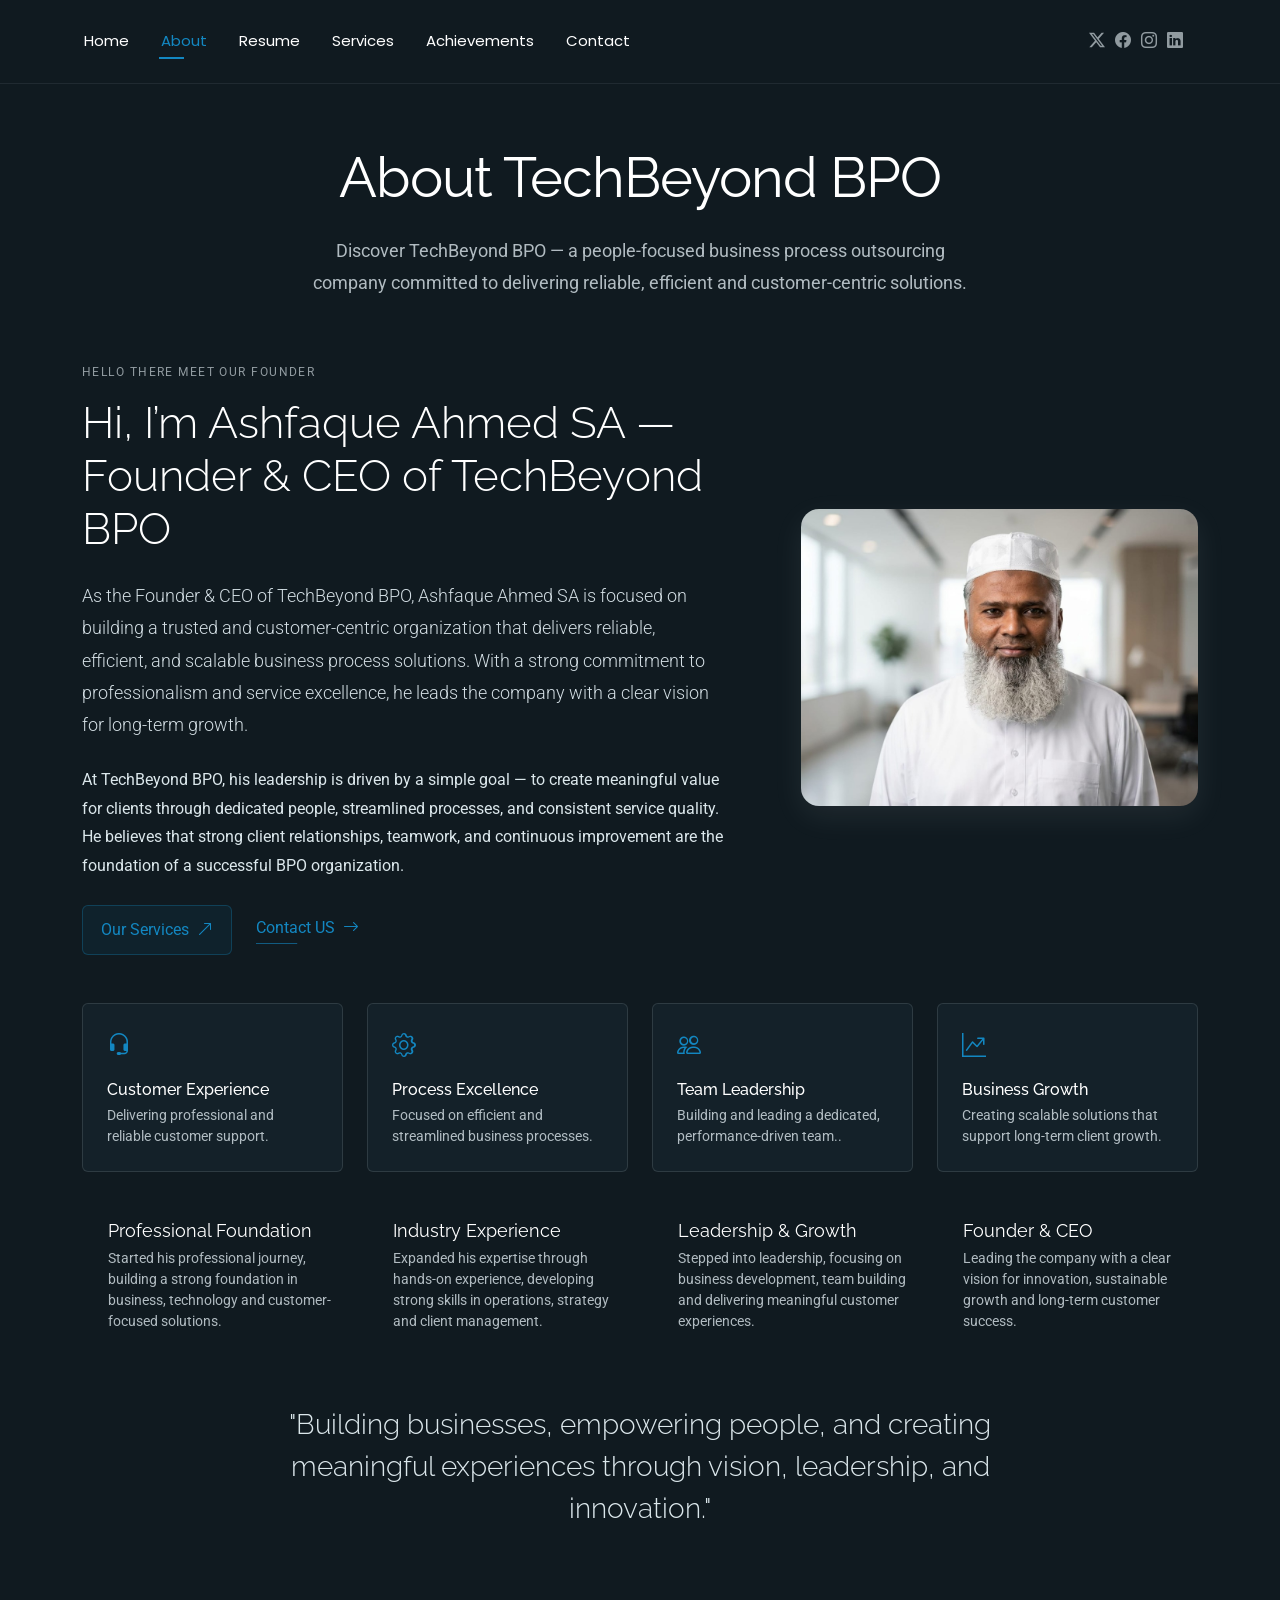
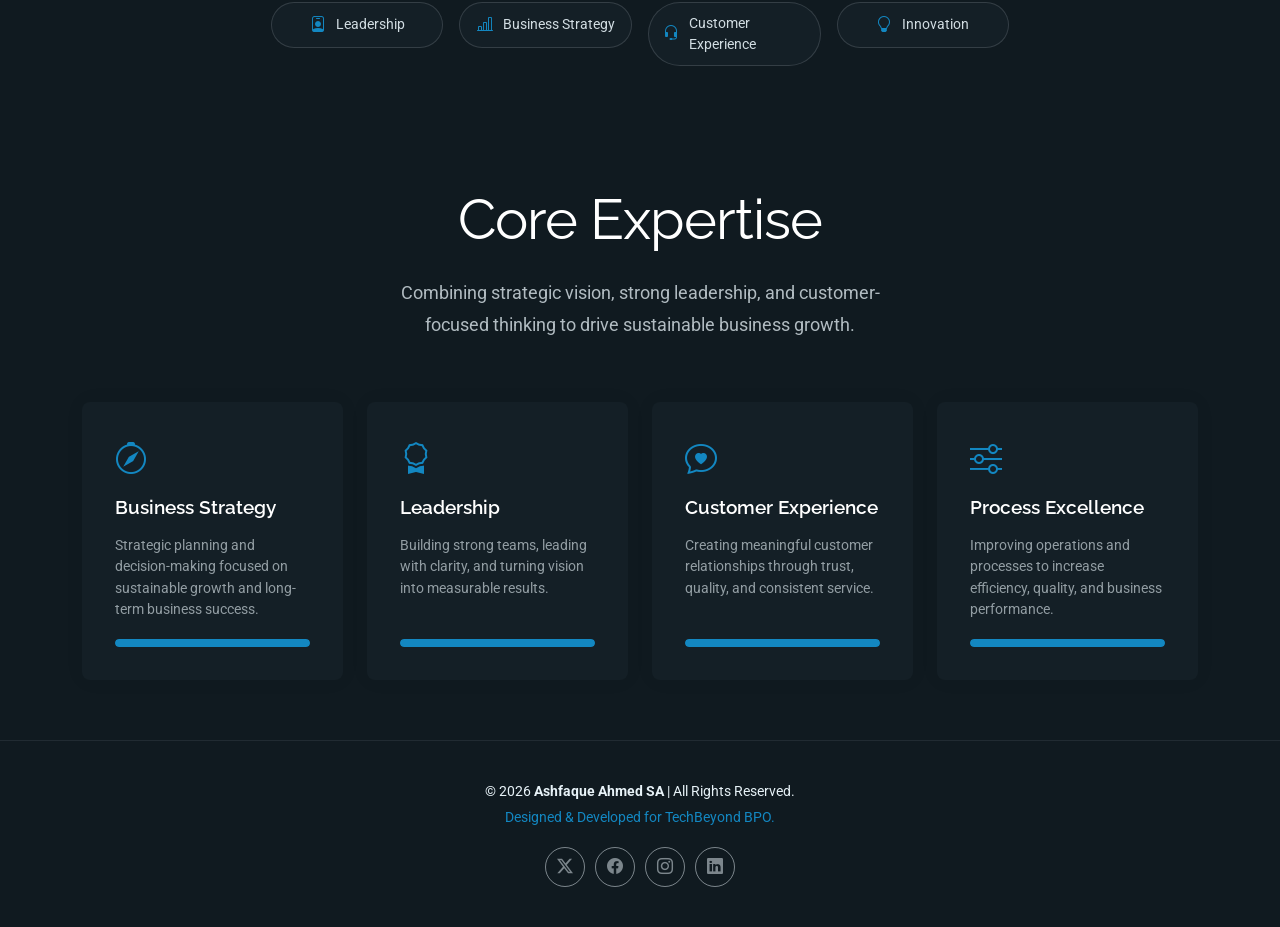
==== commit 3efb29eb: "chore: update profile photo and alt text in about page" ====
--- a/about.html
+++ b/about.html
@@ -95,11 +95,11 @@
               </p>
 
               <div class="cta-group">
-                <a href="#portfolio" class="btn-ghost">
+                <a href="services.html" class="btn-ghost">
                   Our Services <i class="bi bi-arrow-up-right"></i>
                 </a>
-                <a href="#" class="link-underline">
-                  Contact US <i class="bi bi-download"></i>
+                <a href="contact.html" class="link-underline">
+                  Contact US <i class="bi bi-arrow-right"></i>
                 </a>
               </div>
             </div>
@@ -107,7 +107,7 @@
 
           <div class="col-lg-5" data-aos="zoom-in" data-aos-delay="250">
             <figure class="profile-figure text-center text-lg-end">
-              <img src="assets/img/profile/profile-square-11.webp" alt="Portrait of Alex" class="img-fluid profile-photo">
+              <img src="assets/img/profile/ashfaque-ahmed.jpg" alt="Ashfaque Ahmed SA" class="img-fluid profile-photo">
             </figure>
           </div>
         </div>
--- a/assets/css/main.css
+++ b/assets/css/main.css
@@ -747,8 +747,13 @@
 }
 
 .hero .hero-content h2 .typed {
-  color: var(--accent-color);
+  color: #ffffff;
   font-weight: 600;
+}
+
+.hero .hero-content h2 .typed-cursor {
+  color: #ffffff;
+  font-weight: 400;
 }
 
 @media (max-width: 768px) {
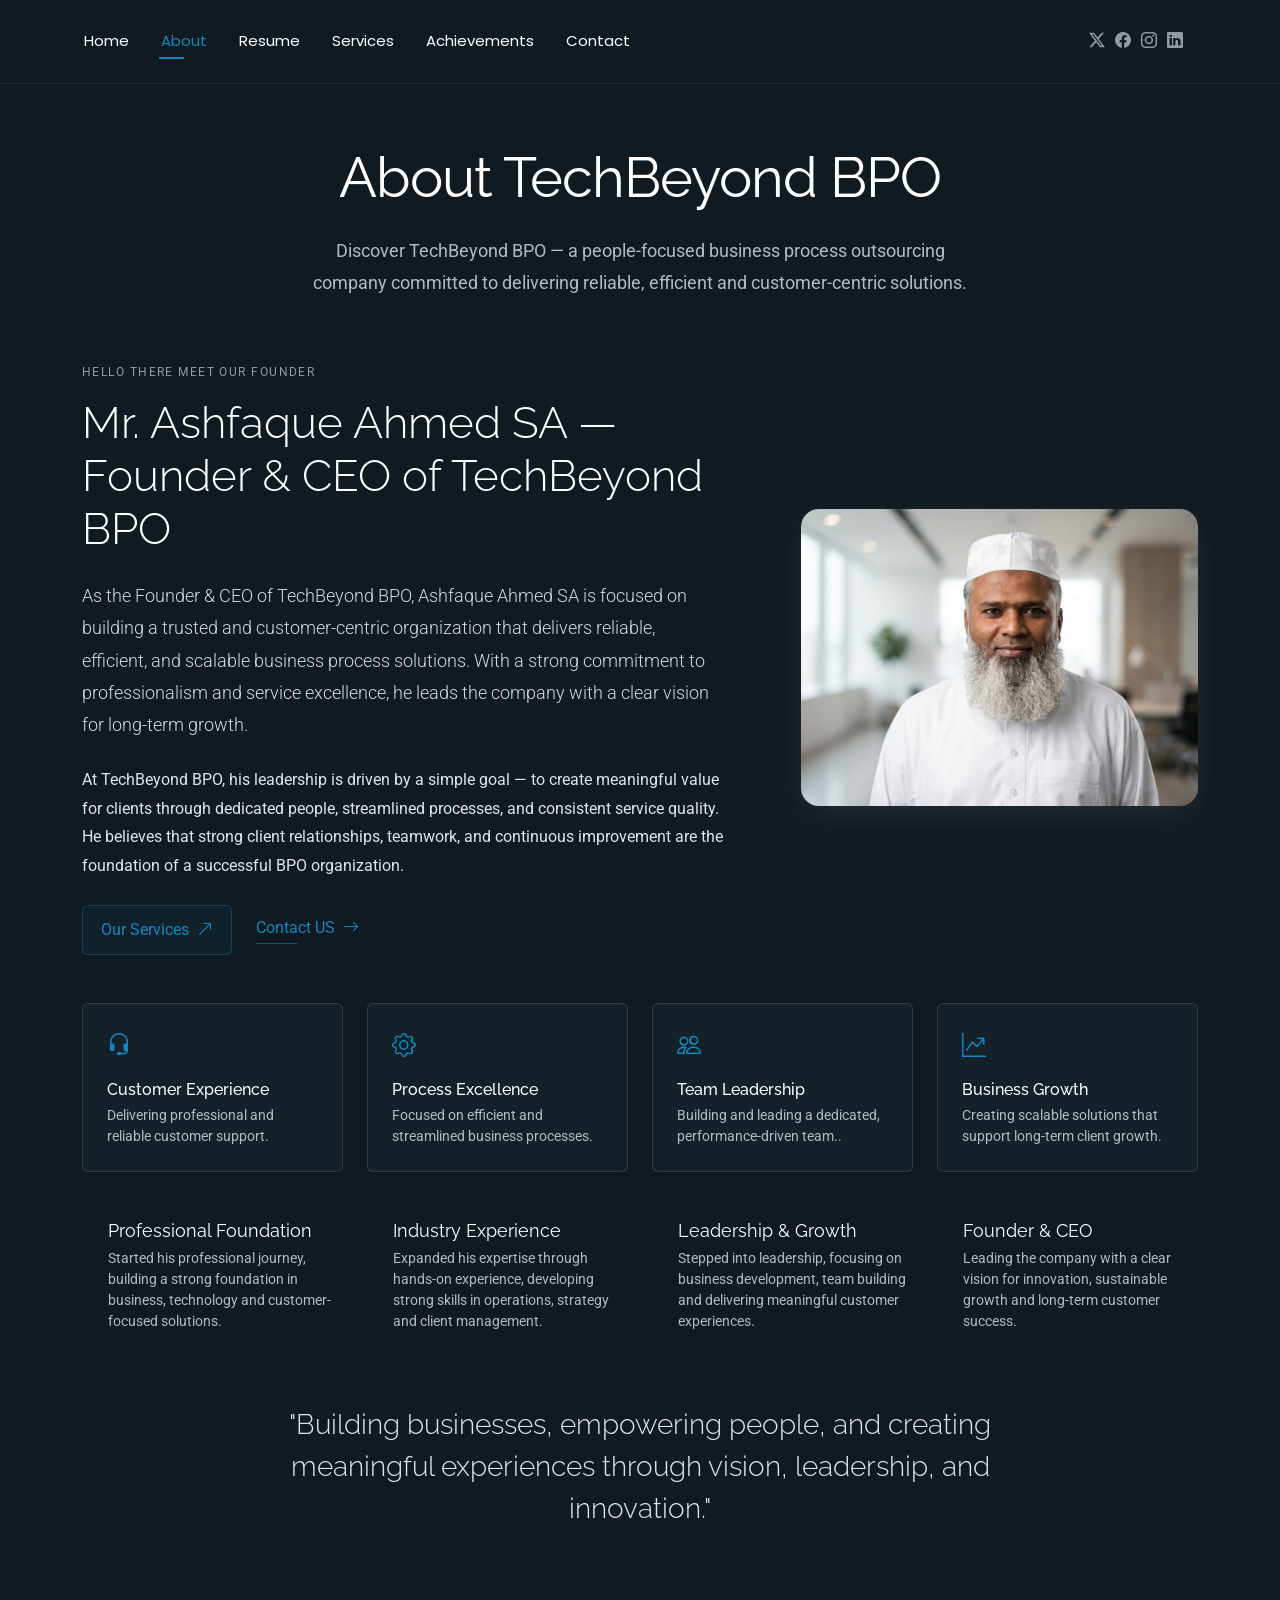
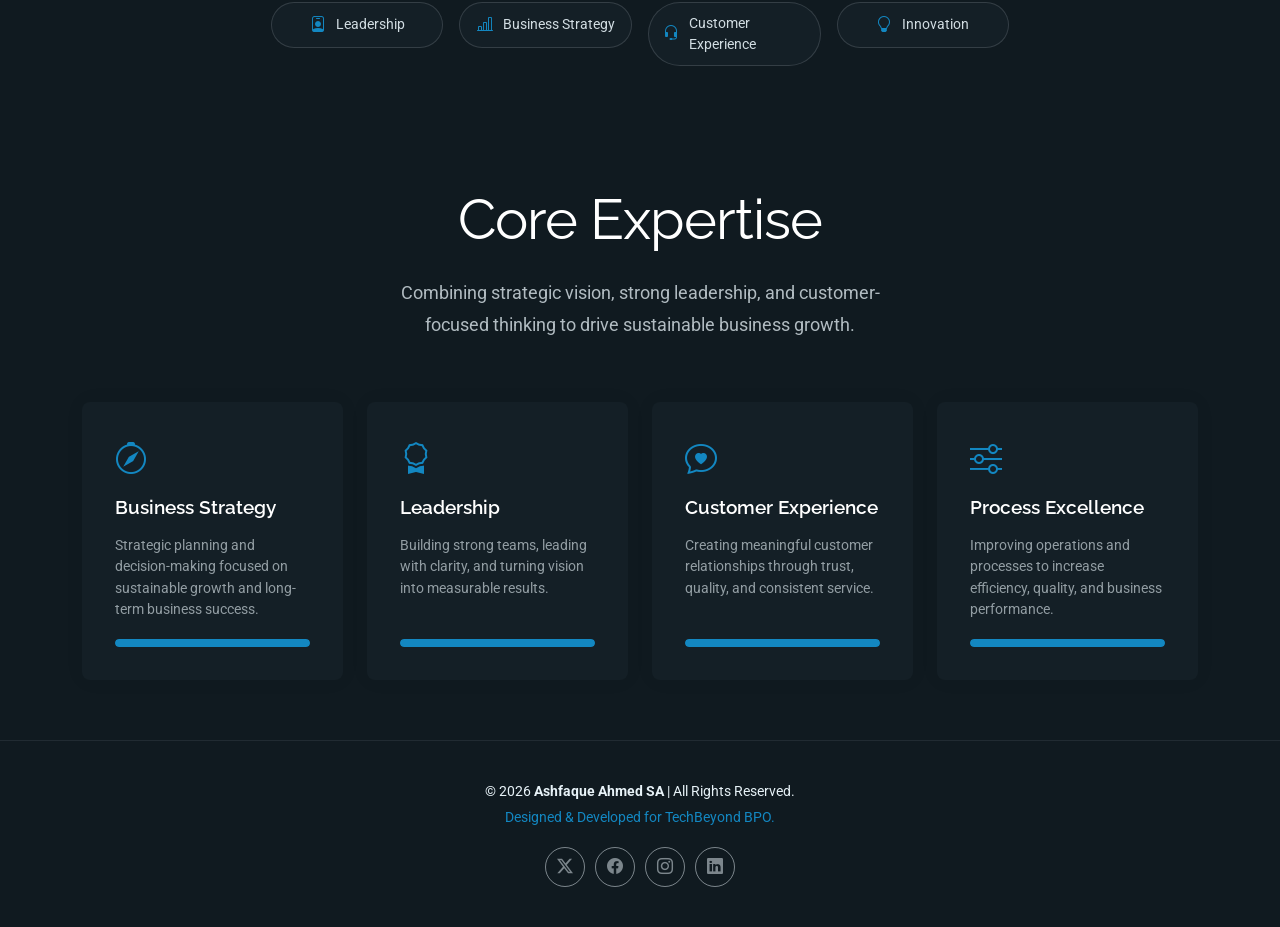
==== commit 5a0db031: "docs: update founder headline in about section" ====
--- a/about.html
+++ b/about.html
@@ -86,7 +86,7 @@
           <div class="col-lg-7" data-aos="fade-right" data-aos-delay="150">
             <div class="intro-content">
               <span class="eyebrow">Hello there MEET OUR FOUNDER</span>
-              <h2 class="headline">Hi, I’m Ashfaque Ahmed SA — Founder & CEO of TechBeyond BPO</h2>
+              <h2 class="headline">Mr. Ashfaque Ahmed SA — Founder & CEO of TechBeyond BPO</h2>
               <p class="lead">
                 As the Founder & CEO of TechBeyond BPO, Ashfaque Ahmed SA is focused on building a trusted and customer-centric organization that delivers reliable, efficient, and scalable business process solutions. With a strong commitment to professionalism and service excellence, he leads the company with a clear vision for long-term growth.
               </p>
--- a/assets/css/main.css
+++ b/assets/css/main.css
@@ -708,6 +708,7 @@
   min-height: 100vh;
   display: flex;
   align-items: center;
+  overflow-x: clip;
 }
 
 .hero .hero-content h1 {
@@ -876,11 +877,14 @@
   padding: 15px 20px;
   border-radius: 15px;
   box-shadow: 0 10px 30px color-mix(in srgb, var(--default-color), transparent 90%);
+  border: 1px solid color-mix(in srgb, var(--default-color), transparent 85%);
   display: flex;
   align-items: center;
   gap: 10px;
   font-weight: 600;
   animation: float 3s ease-in-out infinite;
+  z-index: 2;
+  white-space: nowrap;
 }
 
 .hero .hero-image .floating-elements .floating-card i {
@@ -907,8 +911,71 @@
 }
 
 @media (max-width: 992px) {
+  .hero .hero-image .image-wrapper {
+    max-width: 360px;
+    margin: 0 auto;
+  }
+
   .hero .hero-image .floating-elements .floating-card {
-    display: none;
+    padding: 9px 14px;
+    font-size: 0.85rem;
+    border-radius: 12px;
+    gap: 8px;
+  }
+
+  .hero .hero-image .floating-elements .floating-card i {
+    font-size: 1.2rem;
+  }
+
+  .hero .hero-image .floating-elements .floating-card.design {
+    top: 6%;
+    right: -4%;
+  }
+
+  .hero .hero-image .floating-elements .floating-card.code {
+    bottom: 26%;
+    left: -5%;
+  }
+
+  .hero .hero-image .floating-elements .floating-card.creativity {
+    top: auto;
+    bottom: 6%;
+    right: -2%;
+  }
+}
+
+@media (max-width: 576px) {
+  .hero .hero-image .image-wrapper {
+    max-width: 290px;
+    margin: 0 auto 1.5rem auto;
+  }
+
+  .hero .hero-image .floating-elements .floating-card {
+    padding: 7px 11px;
+    font-size: 0.75rem;
+    border-radius: 10px;
+    gap: 6px;
+    box-shadow: 0 6px 18px rgba(0, 0, 0, 0.45);
+  }
+
+  .hero .hero-image .floating-elements .floating-card i {
+    font-size: 0.95rem;
+  }
+
+  .hero .hero-image .floating-elements .floating-card.design {
+    top: 5%;
+    right: -5%;
+  }
+
+  .hero .hero-image .floating-elements .floating-card.code {
+    bottom: 28%;
+    left: -5%;
+  }
+
+  .hero .hero-image .floating-elements .floating-card.creativity {
+    top: auto;
+    bottom: 5%;
+    right: -2%;
   }
 }
 
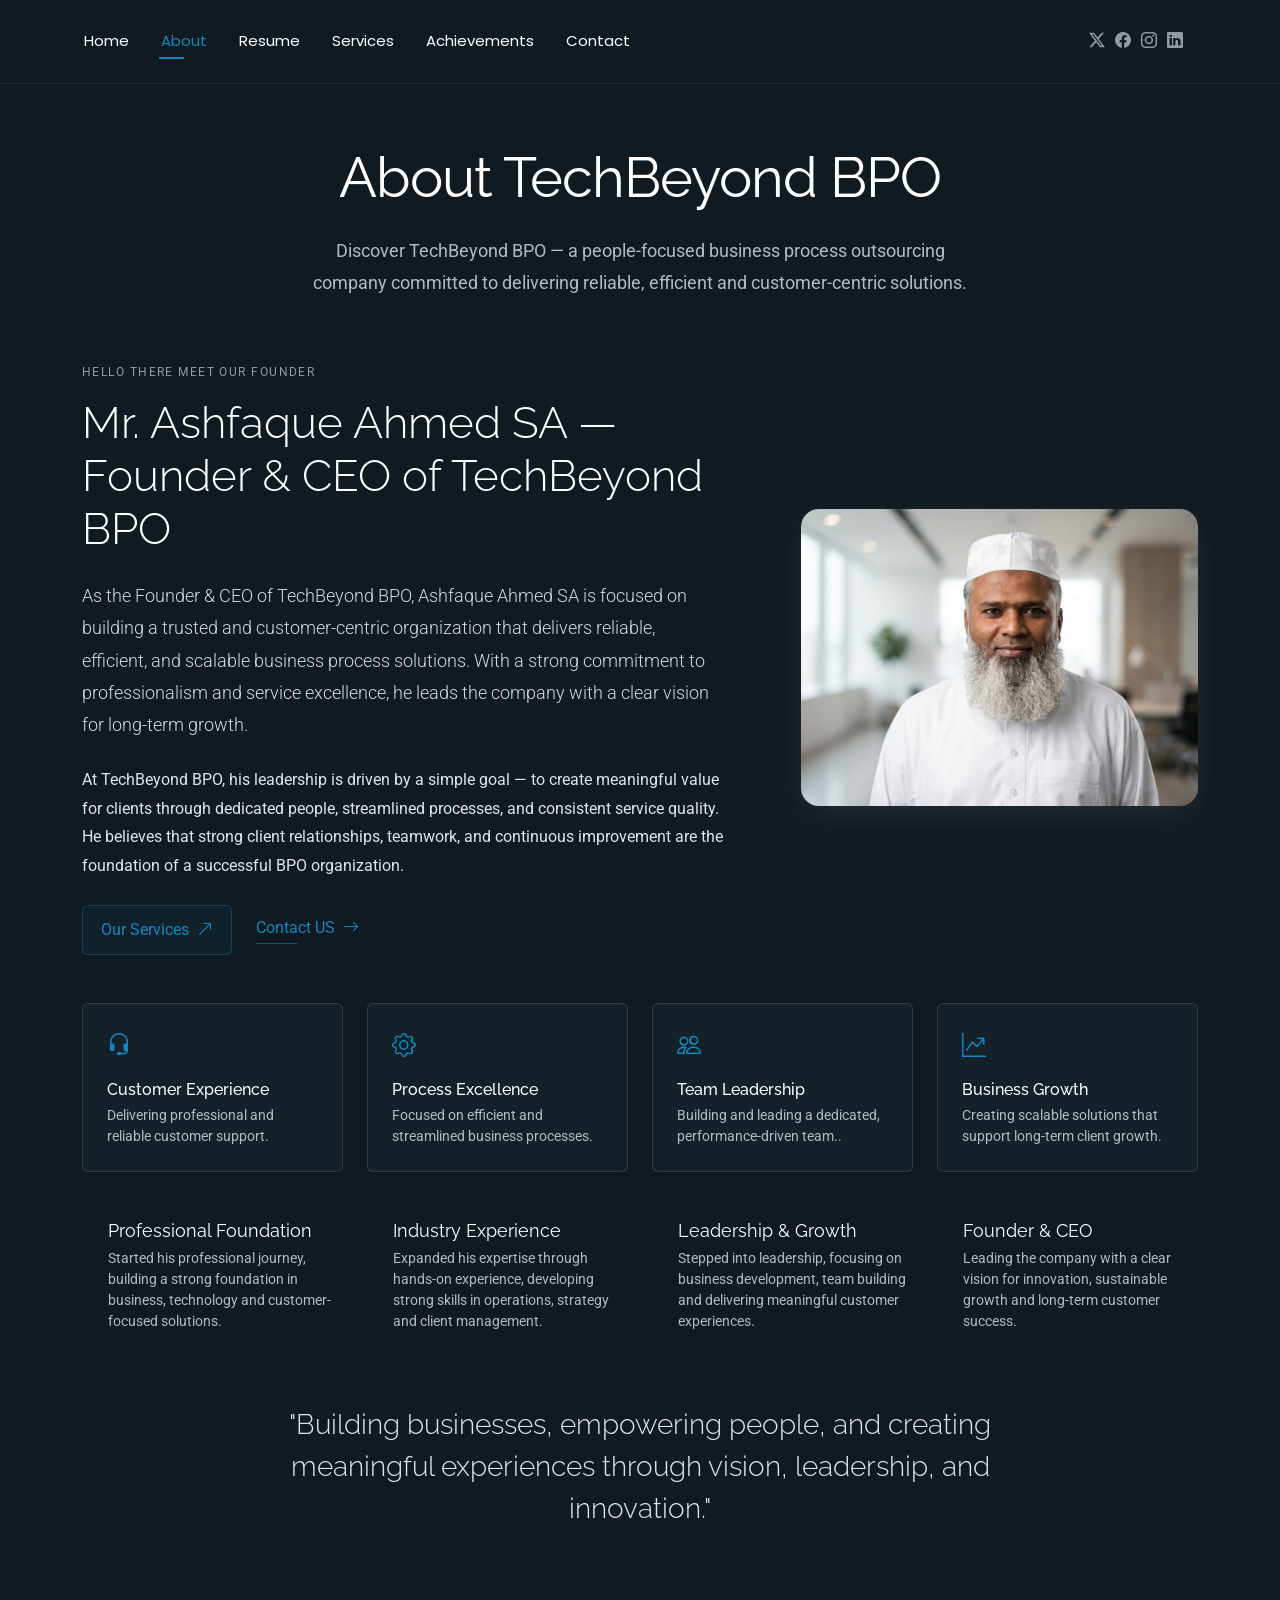
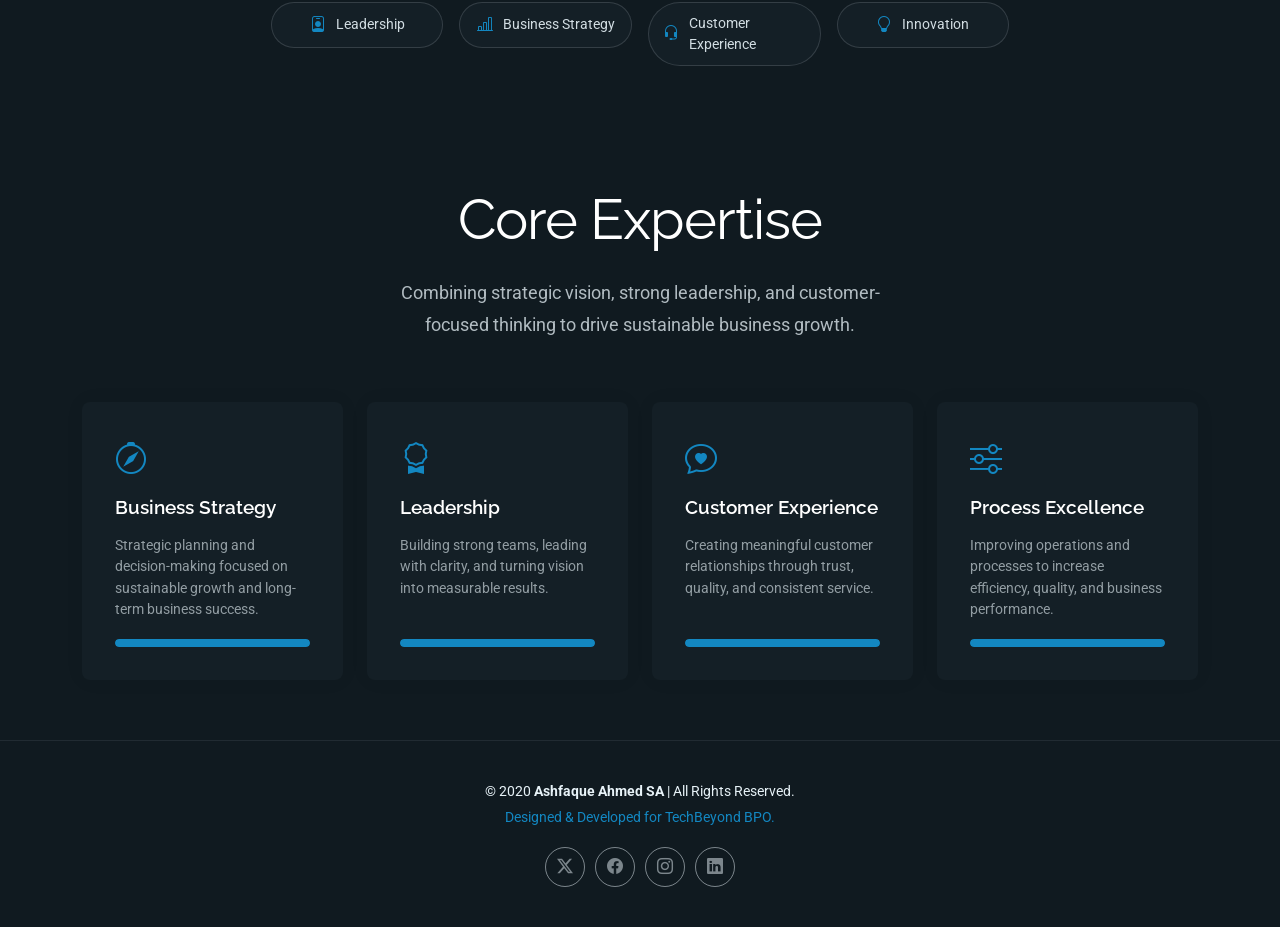
==== commit b3b9a973: "chore: update copyright year to 2020 in footer across all HTML pages" ====
--- a/about.html
+++ b/about.html
@@ -460,7 +460,7 @@
   <footer id="footer" class="footer">
     <div class="container">
       <div class="copyright text-center">
-        <p>© 2026 <strong>Ashfaque Ahmed SA</strong> | All Rights Reserved.</p>
+        <p>© 2020 <strong>Ashfaque Ahmed SA</strong> | All Rights Reserved.</p>
         <p class="credits" style="margin-top: 5px; font-size: 0.85rem; color: var(--nav-hover-color, #a2a2a2);">Designed & Developed for TechBeyond BPO.</p>
       </div>
       <div class="social-links d-flex justify-content-center">
